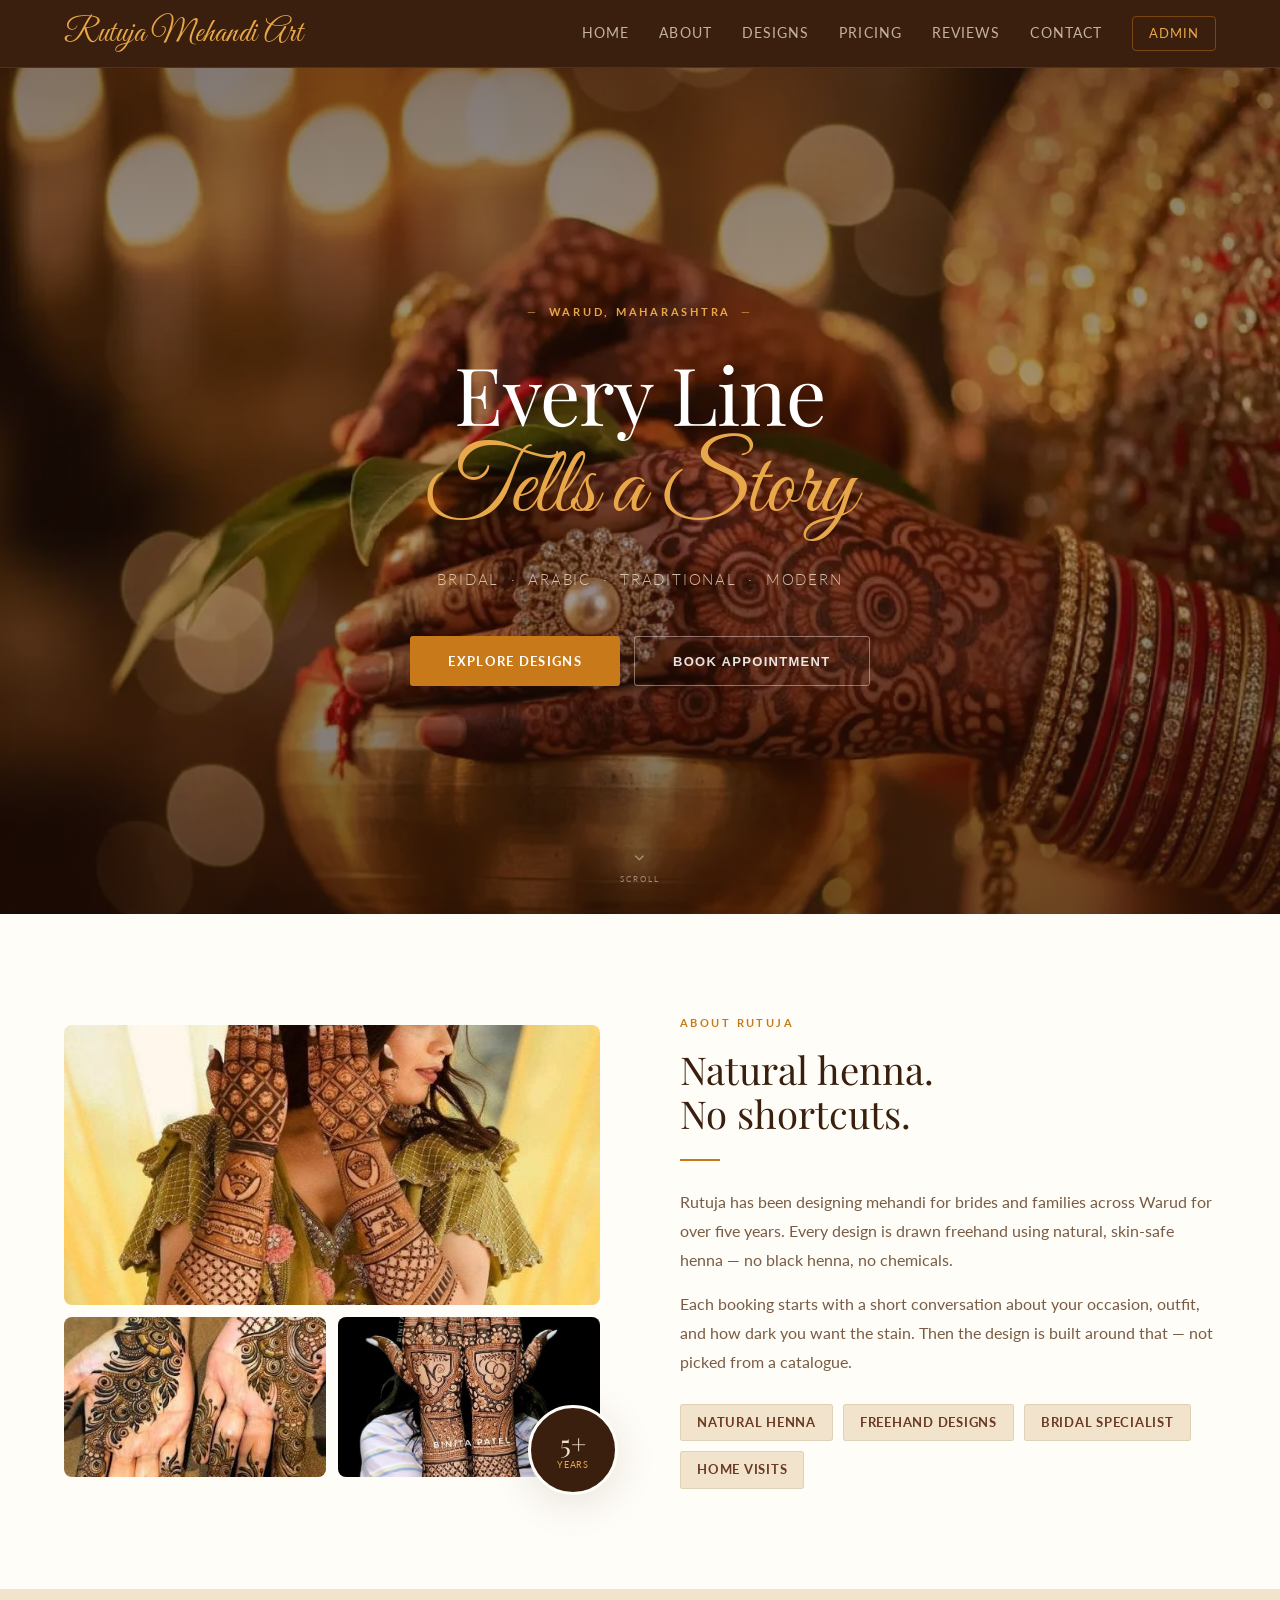
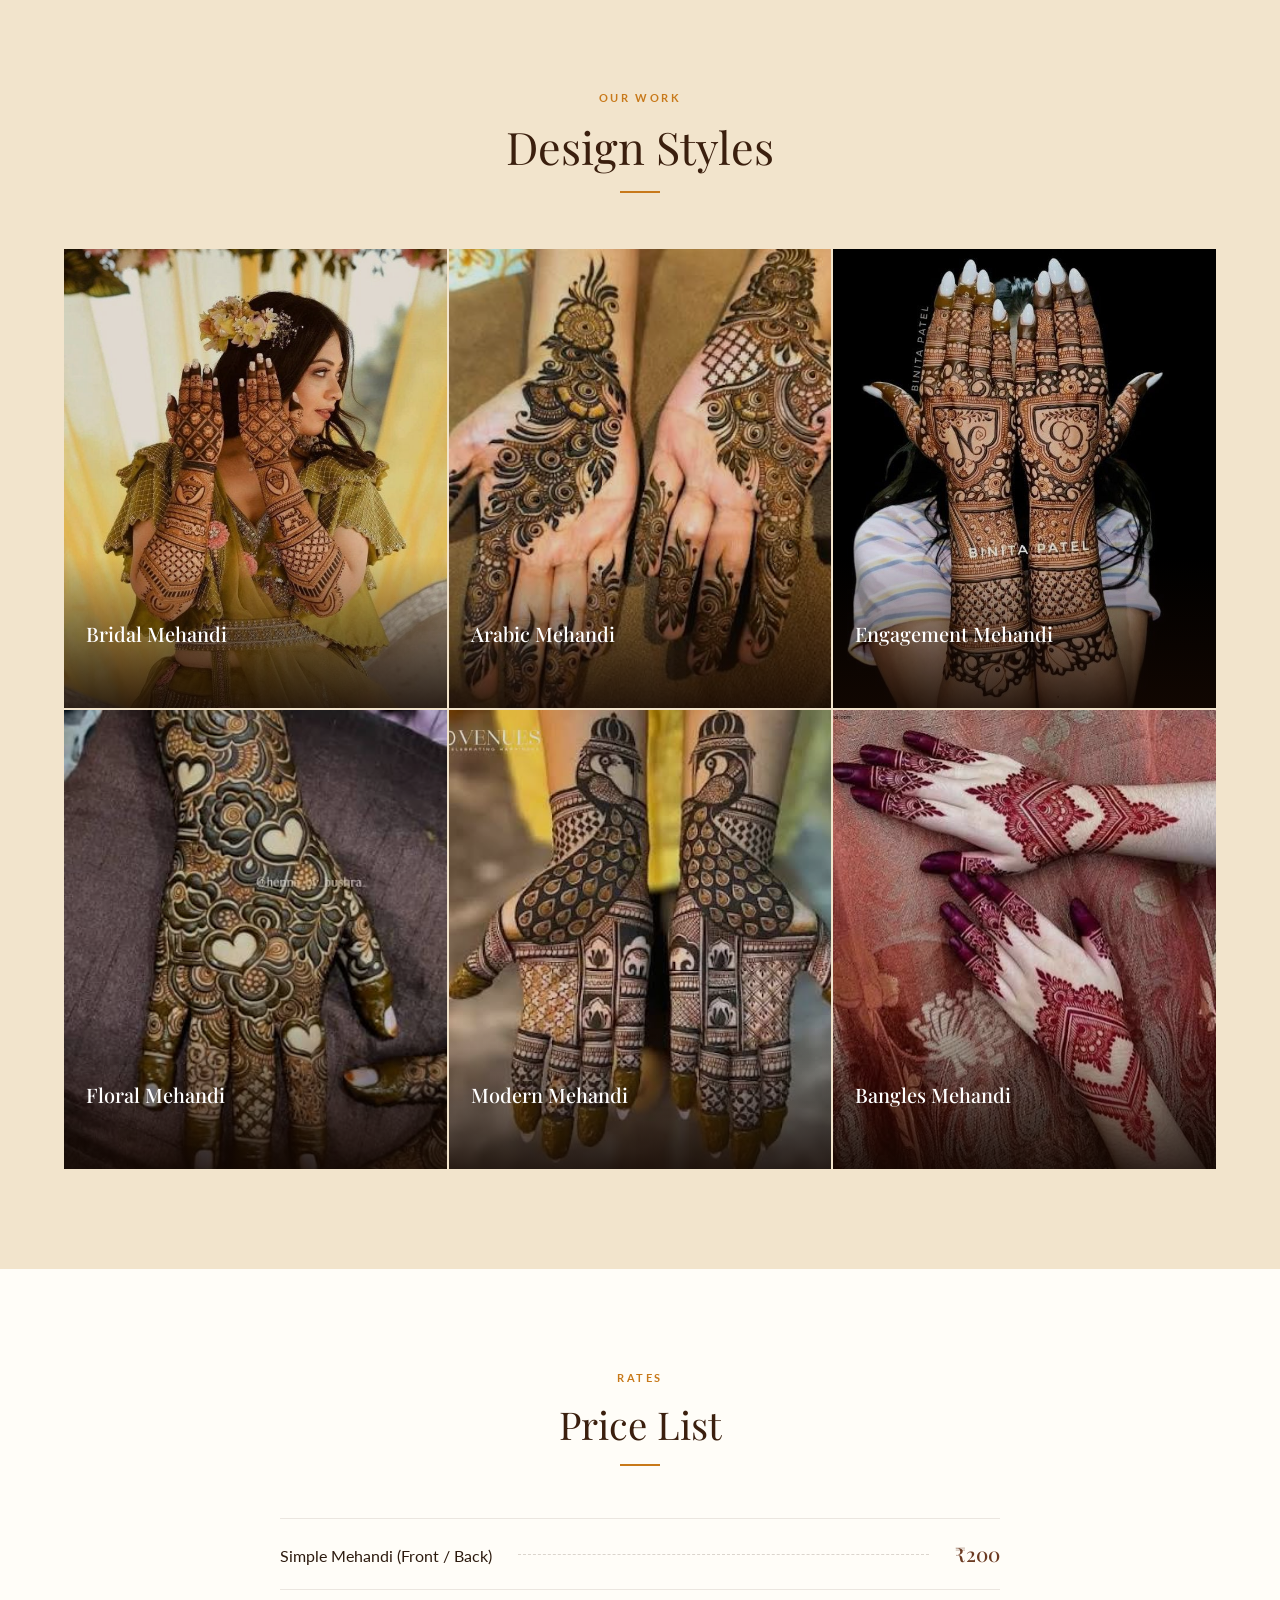
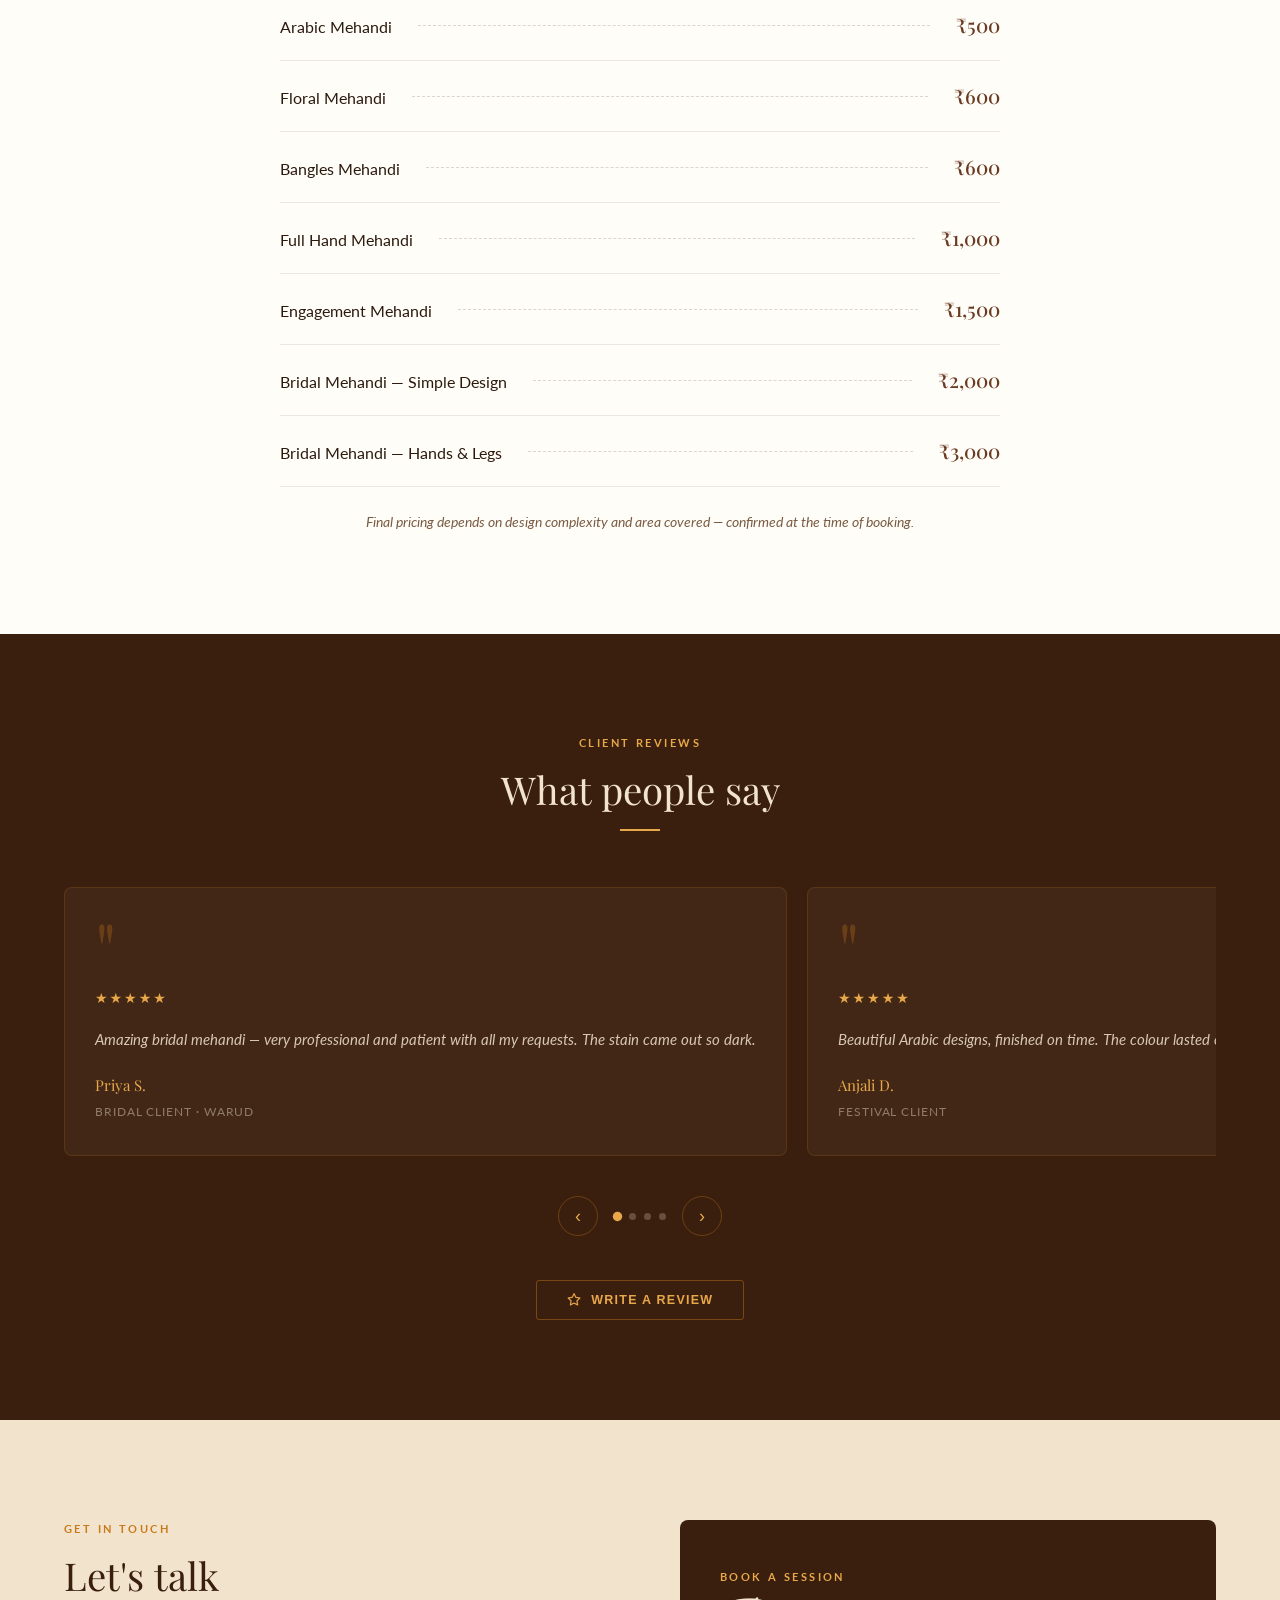
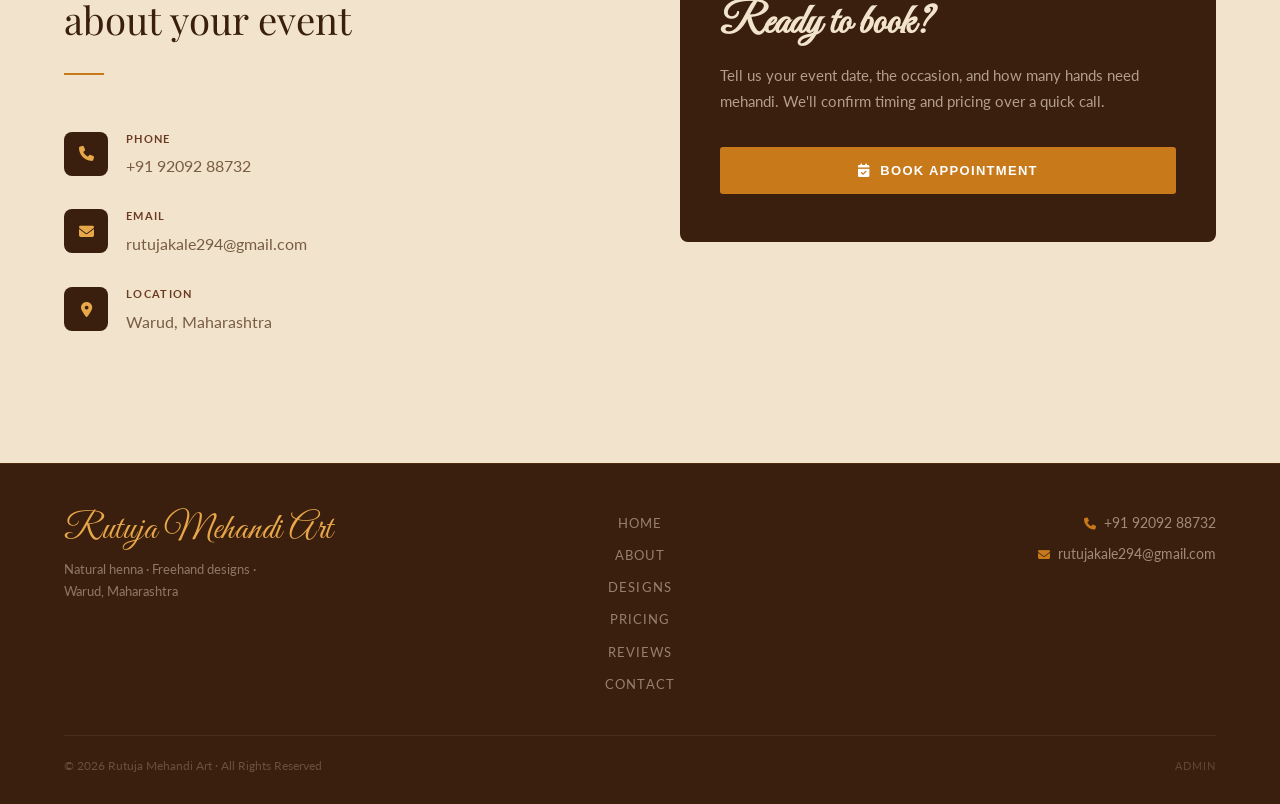
==== index.html @ ee19625a "Update location to Warud, switch API to localhost for local dev" ====
<!DOCTYPE html>
<html lang="en">
<head>
<meta charset="UTF-8">
<meta name="viewport" content="width=device-width, initial-scale=1.0">
<title>Rutuja Mehandi Art | Bridal &amp; Festival Henna — Warud</title>
<meta name="description" content="Bridal, Arabic, traditional and modern mehandi by Rutuja — based in Warud, Maharashtra. Book your appointment today.">
<link rel="preconnect" href="https://fonts.googleapis.com">
<link rel="stylesheet" href="https://fonts.googleapis.com/css2?family=Playfair+Display:ital,wght@0,400;0,500;0,700;1,400;1,500&family=Lato:wght@300;400;700&family=Great+Vibes&display=swap">
<link rel="stylesheet" href="https://cdnjs.cloudflare.com/ajax/libs/font-awesome/6.5.2/css/all.min.css">
<link rel="stylesheet" href="style.css">
</head>
<body>

<!-- ── HEADER ─────────────────────────────────────────────────────── -->
<header>
  <a href="#home" class="logo">Rutuja Mehandi Art</a>
  <button class="nav-toggle" id="navToggle" aria-label="Toggle menu" aria-expanded="false">
    <span></span><span></span><span></span>
  </button>
  <nav id="siteNav">
    <a href="#home">Home</a>
    <a href="#about">About</a>
    <a href="#designs">Designs</a>
    <a href="#price">Pricing</a>
    <a href="#reviews">Reviews</a>
    <a href="#contact">Contact</a>
    <a href="admin.html" class="nav-admin-link">Admin</a>
  </nav>
</header>

<!-- ── HERO ───────────────────────────────────────────────────────── -->
<section class="hero" id="home">
  <div class="hero-overlay"></div>
  <div class="hero-inner">
    <span class="hero-tag">Warud, Maharashtra</span>
    <h1>
      Every Line
      <span class="cursive">Tells a Story</span>
    </h1>
    <p class="hero-sub">Bridal &nbsp;·&nbsp; Arabic &nbsp;·&nbsp; Traditional &nbsp;·&nbsp; Modern</p>
    <div class="hero-ctas">
      <a href="#designs" class="btn-primary">Explore Designs</a>
      <button onclick="bookNow()" class="btn-ghost">Book Appointment</button>
    </div>
  </div>
  <div class="hero-scroll">
    <span><i class="fa-solid fa-chevron-down"></i></span>
    <small>Scroll</small>
  </div>
</section>

<!-- ── ABOUT ──────────────────────────────────────────────────────── -->
<section class="about" id="about">

  <div class="about-imgs">
    <img src="images/img(4).jpg"  alt="Bridal mehandi close-up" class="img-main">
    <img src="images/1.7.jpg"     alt="Arabic mehandi detail"   class="img-sm">
    <img src="images/img13.jpg"   alt="Engagement mehandi"      class="img-sm">
    <div class="about-badge">
      5+
      <span>Years</span>
    </div>
  </div>

  <div class="about-copy">
    <span class="sec-label">About Rutuja</span>
    <h2 class="sec-title">Natural henna.<br>No shortcuts.</h2>
    <hr class="rule">
    <br>
    <p>
      Rutuja has been designing mehandi for brides and families across Warud for
      over five years. Every design is drawn freehand using natural, skin-safe henna —
      no black henna, no chemicals.
    </p>
    <p>
      Each booking starts with a short conversation about your occasion, outfit, and
      how dark you want the stain. Then the design is built around that — not picked
      from a catalogue.
    </p>
    <div class="about-pills">
      <span>Natural Henna</span>
      <span>Freehand Designs</span>
      <span>Bridal Specialist</span>
      <span>Home Visits</span>
    </div>
  </div>

</section>

<!-- ── DESIGNS ────────────────────────────────────────────────────── -->
<section class="designs" id="designs">

  <div class="head">
    <span class="sec-label">Our Work</span>
    <h2 class="sec-title">Design Styles</h2>
    <hr class="rule centered">
  </div>

  <div class="cards">

    <div class="card reveal">
      <img src="images/img(4).jpg" alt="Bridal mehandi design" loading="lazy">
      <div class="card-label">
        <h3>Bridal Mehandi</h3>
        <p>Heavy, detailed coverage for the full wedding day.</p>
        <a href="bridal.html" class="view-link">View Gallery →</a>
      </div>
    </div>

    <div class="card reveal">
      <img src="images/1.7.jpg" alt="Arabic mehandi design" loading="lazy">
      <div class="card-label">
        <h3>Arabic Mehandi</h3>
        <p>Bold floral trails with open, breathable spacing.</p>
        <a href="arabic.html" class="view-link">View Gallery →</a>
      </div>
    </div>

    <div class="card reveal">
      <img src="images/img13.jpg" alt="Engagement mehandi design" loading="lazy">
      <div class="card-label">
        <h3>Engagement Mehandi</h3>
        <p>Fine, traditional detailing for the proposal day.</p>
        <a href="engagement.html" class="view-link">View Gallery →</a>
      </div>
    </div>

    <div class="card reveal">
      <img src="images/f1.jpg" alt="Floral mehandi design" loading="lazy">
      <div class="card-label">
        <h3>Floral Mehandi</h3>
        <p>Soft flowers and leaves for a lighter, elegant look.</p>
        <a href="floral.html" class="view-link">View Gallery →</a>
      </div>
    </div>

    <div class="card reveal">
      <img src="images/m2.jpg" alt="Modern mehandi design" loading="lazy">
      <div class="card-label">
        <h3>Modern Mehandi</h3>
        <p>Minimal, geometric patterns for everyday occasions.</p>
        <a href="modern.html" class="view-link">View Gallery →</a>
      </div>
    </div>

    <div class="card reveal">
      <img src="images/ban8.jpg" alt="Bangles mehandi design" loading="lazy">
      <div class="card-label">
        <h3>Bangles Mehandi</h3>
        <p>Simple palm and finger art for a quick, clean finish.</p>
        <a href="bangles.html" class="view-link">View Gallery →</a>
      </div>
    </div>

  </div>

</section>

<!-- ── PRICE ──────────────────────────────────────────────────────── -->
<section class="price" id="price">

  <div class="head">
    <span class="sec-label">Rates</span>
    <h2 class="sec-title">Price List</h2>
    <hr class="rule centered">
  </div>

  <div class="price-wrap">
    <div class="price-item">
      <span class="name">Simple Mehandi (Front / Back)</span>
      <span class="dots"></span>
      <span class="amount">₹200</span>
    </div>
    <div class="price-item">
      <span class="name">Arabic Mehandi</span>
      <span class="dots"></span>
      <span class="amount">₹500</span>
    </div>
    <div class="price-item">
      <span class="name">Floral Mehandi</span>
      <span class="dots"></span>
      <span class="amount">₹600</span>
    </div>
    <div class="price-item">
      <span class="name">Bangles Mehandi</span>
      <span class="dots"></span>
      <span class="amount">₹600</span>
    </div>
    <div class="price-item">
      <span class="name">Full Hand Mehandi</span>
      <span class="dots"></span>
      <span class="amount">₹1,000</span>
    </div>
    <div class="price-item">
      <span class="name">Engagement Mehandi</span>
      <span class="dots"></span>
      <span class="amount">₹1,500</span>
    </div>
    <div class="price-item">
      <span class="name">Bridal Mehandi — Simple Design</span>
      <span class="dots"></span>
      <span class="amount">₹2,000</span>
    </div>
    <div class="price-item">
      <span class="name">Bridal Mehandi — Hands &amp; Legs</span>
      <span class="dots"></span>
      <span class="amount">₹3,000</span>
    </div>
  </div>

  <p class="price-note">Final pricing depends on design complexity and area covered — confirmed at the time of booking.</p>

</section>

<!-- ── REVIEWS ────────────────────────────────────────────────────── -->
<section class="testimonial" id="reviews">

  <div class="head">
    <span class="sec-label">Client Reviews</span>
    <h2 class="sec-title">What people say</h2>
    <hr class="rule centered">
  </div>

  <div class="reviews-slider">
    <div class="reviews-track" id="reviewsTrack">

      <div class="review">
        <span class="open-quote">"</span>
        <div class="stars">★★★★★</div>
        <p>Amazing bridal mehandi — very professional and patient with all my requests. The stain came out so dark.</p>
        <div class="who">
          Priya S.
          <small>Bridal Client · Warud</small>
        </div>
      </div>

      <div class="review">
        <span class="open-quote">"</span>
        <div class="stars">★★★★★</div>
        <p>Beautiful Arabic designs, finished on time. The colour lasted over two weeks. Highly recommended.</p>
        <div class="who">
          Anjali D.
          <small>Festival Client</small>
        </div>
      </div>

      <div class="review">
        <span class="open-quote">"</span>
        <div class="stars">★★★★★</div>
        <p>Best mehandi artist in Warud. The engagement design was exactly what I wanted — very talented.</p>
        <div class="who">
          Sneha P.
          <small>Engagement Client</small>
        </div>
      </div>

      <div class="review">
        <span class="open-quote">"</span>
        <div class="stars">★★★★★</div>
        <p>Natural henna, beautiful work, very gentle hands. All my family members loved it. Will book again.</p>
        <div class="who">
          Kavya R.
          <small>Festival Client</small>
        </div>
      </div>

    </div>
  </div>

  <div class="slider-controls">
    <button class="slider-btn" onclick="slideReviews(-1)" aria-label="Previous">&#8249;</button>
    <div class="slider-dots" id="sliderDots"></div>
    <button class="slider-btn" onclick="slideReviews(1)"  aria-label="Next">&#8250;</button>
  </div>

  <div class="review-cta-wrap">
    <button onclick="openReviewModal()" class="review-cta-btn">
      <i class="fa-regular fa-star"></i>&nbsp; Write a Review
    </button>
  </div>

</section>

<!-- ── CONTACT ────────────────────────────────────────────────────── -->
<section class="contact" id="contact">

  <div class="contact-left">
    <span class="sec-label">Get in Touch</span>
    <h2 class="sec-title">Let's talk<br>about your event</h2>
    <hr class="rule">
    <br><br>

    <div class="contact-item">
      <div class="icon"><i class="fa-solid fa-phone"></i></div>
      <div>
        <strong>Phone</strong>
        <a href="tel:+919209288732">+91 92092 88732</a>
      </div>
    </div>

    <div class="contact-item">
      <div class="icon"><i class="fa-solid fa-envelope"></i></div>
      <div>
        <strong>Email</strong>
        <a href="mailto:rutujakale294@gmail.com">rutujakale294@gmail.com</a>
      </div>
    </div>

    <div class="contact-item">
      <div class="icon"><i class="fa-solid fa-location-dot"></i></div>
      <div>
        <strong>Location</strong>
        <a href="https://maps.google.com/?q=Warud,Maharashtra" target="_blank" rel="noopener">
          Warud, Maharashtra
        </a>
      </div>
    </div>
  </div>

  <div class="contact-right">
    <span class="sec-label">Book a Session</span>
    <h3>Ready to book?</h3>
    <p>
      Tell us your event date, the occasion, and how many hands need mehandi.
      We'll confirm timing and pricing over a quick call.
    </p>
    <button onclick="bookNow()">
      <i class="fa-solid fa-calendar-check"></i>&nbsp; Book Appointment
    </button>
  </div>

</section>

<!-- ── FOOTER ─────────────────────────────────────────────────────── -->
<footer>
  <div class="footer-brand">
    <span class="logo">Rutuja Mehandi Art</span>
    <p>Natural henna · Freehand designs · Warud, Maharashtra</p>
  </div>

  <nav class="footer-nav">
    <a href="#home">Home</a>
    <a href="#about">About</a>
    <a href="#designs">Designs</a>
    <a href="#price">Pricing</a>
    <a href="#reviews">Reviews</a>
    <a href="#contact">Contact</a>
  </nav>

  <div class="footer-right">
    <div class="footer-contact">
      <a href="tel:+919209288732"><i class="fa-solid fa-phone"></i> +91 92092 88732</a>
      <a href="mailto:rutujakale294@gmail.com"><i class="fa-solid fa-envelope"></i> rutujakale294@gmail.com</a>
    </div>
  </div>

  <div class="footer-bottom">
    <p>© 2026 Rutuja Mehandi Art · All Rights Reserved</p>
    <a href="admin.html" class="admin-footer-link">Admin</a>
  </div>
</footer>

<!-- ── MOBILE NAV ─────────────────────────────────────────────────── -->
<script>
  const navToggle = document.getElementById('navToggle');
  const siteNav   = document.getElementById('siteNav');
  navToggle.addEventListener('click', () => {
    const isOpen = siteNav.classList.toggle('open');
    navToggle.setAttribute('aria-expanded', isOpen);
  });
  siteNav.querySelectorAll('a').forEach(link => {
    link.addEventListener('click', () => {
      siteNav.classList.remove('open');
      navToggle.setAttribute('aria-expanded', 'false');
    });
  });
</script>

<!-- ── REVIEW MODAL ───────────────────────────────────────────────── -->
<div class="booking-modal" id="reviewModal" role="dialog" aria-modal="true" aria-labelledby="reviewModalTitle">
  <div class="booking-panel">
    <button class="modal-close" onclick="closeReviewModal()" aria-label="Close">✕</button>
    <div class="modal-head">
      <span class="sec-label">Share Your Experience</span>
      <h2 id="reviewModalTitle">Write a Review</h2>
      <div class="divider"></div>
    </div>
    <form id="reviewForm" novalidate>
      <div class="form-group">
        <label for="rv_name">Your Name <span class="req">*</span></label>
        <input type="text" id="rv_name" placeholder="Your name" required>
      </div>
      <div class="form-group">
        <label>Rating <span class="req">*</span></label>
        <div class="star-picker">
          <button type="button" class="star-btn" onclick="setRating(1)">★</button>
          <button type="button" class="star-btn" onclick="setRating(2)">★</button>
          <button type="button" class="star-btn" onclick="setRating(3)">★</button>
          <button type="button" class="star-btn" onclick="setRating(4)">★</button>
          <button type="button" class="star-btn" onclick="setRating(5)">★</button>
        </div>
      </div>
      <div class="form-group">
        <label for="rv_design">Design Type <span class="optional">(optional)</span></label>
        <select id="rv_design">
          <option value="">Select design</option>
          <option>Bridal Mehandi</option>
          <option>Arabic Mehandi</option>
          <option>Engagement Mehandi</option>
          <option>Floral Mehandi</option>
          <option>Modern Mehandi</option>
          <option>Bangles Mehandi</option>
          <option>Simple Mehandi</option>
        </select>
      </div>
      <div class="form-group">
        <label for="rv_comment">Your Review <span class="req">*</span></label>
        <textarea id="rv_comment" rows="4" placeholder="Tell others about your experience..." required></textarea>
      </div>
      <p id="reviewMsg" class="form-msg" aria-live="polite"></p>
      <button type="submit" id="reviewSubmitBtn" class="submit-btn">Submit Review</button>
    </form>
  </div>
</div>

<!-- ── BOOKING MODAL ──────────────────────────────────────────────── -->
<div class="booking-modal" id="bookingModal" role="dialog" aria-modal="true" aria-labelledby="modalTitle">
  <div class="booking-panel">
    <button class="modal-close" onclick="closeModal()" aria-label="Close">✕</button>
    <div class="modal-head">
      <span class="sec-label">Schedule Your Session</span>
      <h2 id="modalTitle">Book an Appointment</h2>
      <div class="divider"></div>
    </div>
    <form id="bookingForm" novalidate>
      <div class="form-row two-col">
        <div class="form-group">
          <label for="bk_name">Full Name <span class="req">*</span></label>
          <input type="text" id="bk_name" name="name" placeholder="Your name" required autocomplete="name">
        </div>
        <div class="form-group">
          <label for="bk_phone">Phone Number <span class="req">*</span></label>
          <input type="tel" id="bk_phone" name="phone" placeholder="+91 XXXXX XXXXX" required autocomplete="tel">
        </div>
      </div>
      <div class="form-row two-col">
        <div class="form-group">
          <label for="bk_email">Email <span class="optional">(optional)</span></label>
          <input type="email" id="bk_email" name="email" placeholder="you@email.com" autocomplete="email">
        </div>
        <div class="form-group">
          <label for="bk_date">Event Date <span class="req">*</span></label>
          <input type="date" id="bk_date" name="event_date" required>
        </div>
      </div>
      <div class="form-row two-col">
        <div class="form-group">
          <label for="bk_design">Design Type <span class="req">*</span></label>
          <select id="bk_design" name="design_type" required>
            <option value="" disabled selected>Select a design</option>
            <option>Bridal Mehandi</option>
            <option>Arabic Mehandi</option>
            <option>Engagement Mehandi</option>
            <option>Floral Mehandi</option>
            <option>Modern Mehandi</option>
            <option>Bangles Mehandi</option>
            <option>Simple Mehandi</option>
          </select>
        </div>
        <div class="form-group">
          <label for="bk_hands">Number of Hands</label>
          <select id="bk_hands" name="num_hands">
            <option value="1">1 Hand</option>
            <option value="2" selected>2 Hands</option>
            <option value="3">3 Hands</option>
            <option value="4">4 Hands (2 persons)</option>
          </select>
        </div>
      </div>
      <div class="form-group">
        <label for="bk_message">Additional Notes</label>
        <textarea id="bk_message" name="message" rows="3" placeholder="Occasion, design preferences, timing..."></textarea>
      </div>
      <p id="formMsg" class="form-msg" aria-live="polite"></p>
      <button type="submit" id="submitBtn" class="submit-btn">Confirm Booking</button>
    </form>
  </div>
</div>

<script src="script.js"></script>
</body>
</html>
---- style.css ----
/* ============================================================
   RUTUJA MEHANDI ART
   ============================================================ */
@import url('https://fonts.googleapis.com/css2?family=Playfair+Display:ital,wght@0,400;0,500;0,700;1,400;1,500&family=Lato:wght@300;400;700&family=Great+Vibes&display=swap');

:root {
  --brown:       #3b1f0e;
  --brown-mid:   #6b3a22;
  --amber:       #c8791a;
  --amber-light: #e8a84a;
  --sand:        #f2e4cc;
  --sand-soft:   #faf4ea;
  --sand-pale:   #fffdf8;
  --text:        #2c1a0e;
  --text-muted:  #7a5c44;
  --border:      rgba(59,31,14,0.1);
  --shadow:      0 2px 20px rgba(59,31,14,0.08);
  --shadow-md:   0 8px 40px rgba(59,31,14,0.12);
  --shadow-lg:   0 20px 60px rgba(59,31,14,0.16);

  --serif:  'Playfair Display', Georgia, serif;
  --sans:   'Lato', system-ui, sans-serif;
  --script: 'Great Vibes', cursive;
  --r:      8px;
}

*, *::before, *::after { margin: 0; padding: 0; box-sizing: border-box; }
html { scroll-behavior: smooth; font-size: 16px; }

body {
  font-family: var(--sans);
  background: var(--sand-pale);
  color: var(--text);
  line-height: 1.7;
  overflow-x: hidden;
}

img { display: block; max-width: 100%; }
a   { color: inherit; text-decoration: none; }

/* Reveal on scroll */
.reveal {
  opacity: 0;
  transform: translateY(24px);
  transition: opacity 0.65s ease, transform 0.65s ease;
}
.reveal.visible { opacity: 1; transform: none; }

/* ============================================================
   HEADER
   ============================================================ */
header {
  position: sticky;
  top: 0;
  z-index: 200;
  height: 68px;
  background: var(--brown);
  display: flex;
  align-items: center;
  justify-content: space-between;
  padding: 0 5%;
  border-bottom: 1px solid rgba(200,121,26,0.2);
}

.logo {
  font-family: var(--script);
  font-size: 32px;
  color: var(--amber-light);
  line-height: 1;
  letter-spacing: 0.02em;
}

nav {
  display: flex;
  align-items: center;
  gap: 30px;
}

nav a {
  font-family: var(--sans);
  font-size: 13.5px;
  font-weight: 400;
  letter-spacing: 0.08em;
  text-transform: uppercase;
  color: rgba(242,228,204,0.75);
  transition: color 0.2s;
}
nav a:hover { color: var(--amber-light); }

.nav-admin-link {
  color: var(--amber-light) !important;
  border: 1px solid rgba(200,121,26,0.45);
  padding: 6px 16px !important;
  border-radius: 4px;
  font-size: 12.5px !important;
  transition: background 0.2s, border-color 0.2s !important;
}
.nav-admin-link:hover {
  background: rgba(200,121,26,0.15) !important;
  border-color: var(--amber-light) !important;
}

.nav-toggle {
  display: none;
  flex-direction: column;
  gap: 5px;
  background: none;
  border: none;
  cursor: pointer;
  padding: 6px;
}
.nav-toggle span {
  display: block;
  width: 22px;
  height: 1.5px;
  background: var(--sand);
  transition: 0.3s;
}

/* ============================================================
   HERO
   ============================================================ */
.hero {
  position: relative;
  min-height: 94vh;
  background-image: url("images/111.webp");
  background-size: cover;
  background-position: center 30%;
  display: flex;
  align-items: center;
  justify-content: center;
  overflow: hidden;
}

.hero-overlay {
  position: absolute;
  inset: 0;
  background: linear-gradient(
    to bottom,
    rgba(30,12,4,0.55) 0%,
    rgba(30,12,4,0.35) 50%,
    rgba(30,12,4,0.65) 100%
  );
}

.hero-inner {
  position: relative;
  z-index: 2;
  text-align: center;
  color: #fff;
  max-width: 780px;
  padding: 40px 24px;
}

.hero-tag {
  display: inline-block;
  font-size: 11px;
  letter-spacing: 0.25em;
  text-transform: uppercase;
  color: var(--amber-light);
  margin-bottom: 28px;
  font-family: var(--sans);
  font-weight: 700;
}
.hero-tag::before,
.hero-tag::after {
  content: "—";
  margin: 0 10px;
  opacity: 0.6;
}

.hero-inner h1 {
  font-family: var(--serif);
  font-weight: 400;
  font-size: clamp(44px, 6.5vw, 80px);
  line-height: 1.08;
  margin-bottom: 6px;
  letter-spacing: -0.01em;
}

.hero-inner h1 .cursive {
  font-family: var(--script);
  font-size: 1.18em;
  color: var(--amber-light);
  display: block;
  line-height: 1.15;
}

.hero-sub {
  font-size: 15px;
  font-weight: 300;
  letter-spacing: 0.12em;
  color: rgba(242,228,204,0.8);
  margin: 22px 0 44px;
  text-transform: uppercase;
}

.hero-ctas {
  display: flex;
  gap: 14px;
  justify-content: center;
  flex-wrap: wrap;
}

.btn-primary {
  background: var(--amber);
  color: #fff;
  padding: 14px 38px;
  border-radius: 3px;
  font-size: 13px;
  font-weight: 700;
  letter-spacing: 0.1em;
  text-transform: uppercase;
  border: none;
  cursor: pointer;
  display: inline-block;
  transition: background 0.25s, transform 0.25s;
}
.btn-primary:hover {
  background: #a86415;
  transform: translateY(-2px);
  color: #fff;
}

.btn-ghost {
  background: transparent;
  color: rgba(255,255,255,0.88);
  padding: 13px 38px;
  border-radius: 3px;
  font-size: 13px;
  font-weight: 700;
  letter-spacing: 0.1em;
  text-transform: uppercase;
  border: 1px solid rgba(255,255,255,0.4);
  cursor: pointer;
  display: inline-block;
  transition: border-color 0.25s, color 0.25s;
}
.btn-ghost:hover {
  border-color: var(--amber-light);
  color: var(--amber-light);
}

.hero-scroll {
  position: absolute;
  bottom: 28px;
  left: 50%;
  transform: translateX(-50%);
  z-index: 2;
  display: flex;
  flex-direction: column;
  align-items: center;
  gap: 6px;
  color: rgba(255,255,255,0.45);
  font-size: 10px;
  letter-spacing: 0.2em;
  text-transform: uppercase;
}
.hero-scroll span { animation: bounce 2.2s ease-in-out infinite; }
@keyframes bounce { 0%,100%{transform:translateY(0)} 50%{transform:translateY(7px)} }

/* ============================================================
   SECTION UTILITY
   ============================================================ */
.sec-label {
  font-family: var(--sans);
  font-size: 11px;
  font-weight: 700;
  letter-spacing: 0.22em;
  text-transform: uppercase;
  color: var(--amber);
  display: block;
  margin-bottom: 14px;
}

.sec-title {
  font-family: var(--serif);
  font-weight: 400;
  color: var(--brown);
  line-height: 1.15;
}

.rule {
  width: 40px;
  height: 2px;
  background: var(--amber);
  margin: 18px 0 0;
  border: none;
}
.rule.centered { margin-left: auto; margin-right: auto; }

/* ============================================================
   ABOUT
   ============================================================ */
.about {
  padding: 100px 5%;
  display: grid;
  grid-template-columns: 1fr 1fr;
  gap: 80px;
  align-items: center;
  background: var(--sand-pale);
}

.about-imgs {
  display: grid;
  grid-template-columns: 1fr 1fr;
  grid-template-rows: auto auto;
  gap: 12px;
  position: relative;
}

.about-imgs img {
  width: 100%;
  height: 100%;
  object-fit: cover;
  border-radius: var(--r);
  display: block;
}

.about-imgs .img-main {
  grid-column: 1 / 3;
  height: 280px;
}

.about-imgs .img-sm {
  height: 160px;
}

.about-badge {
  position: absolute;
  bottom: -18px;
  right: -18px;
  background: var(--brown);
  color: var(--sand);
  width: 90px;
  height: 90px;
  border-radius: 50%;
  display: flex;
  flex-direction: column;
  align-items: center;
  justify-content: center;
  text-align: center;
  font-family: var(--serif);
  font-size: 26px;
  line-height: 1;
  border: 3px solid var(--sand-pale);
  box-shadow: var(--shadow-md);
}
.about-badge span {
  font-family: var(--sans);
  font-size: 9px;
  letter-spacing: 0.1em;
  text-transform: uppercase;
  color: var(--amber-light);
  margin-top: 3px;
}

.about-copy .sec-title { font-size: clamp(28px,3vw,40px); margin-bottom: 24px; }

.about-copy p {
  font-size: 15.5px;
  color: var(--text-muted);
  line-height: 1.85;
  margin-bottom: 16px;
}

.about-pills {
  display: flex;
  flex-wrap: wrap;
  gap: 10px;
  margin-top: 28px;
}
.about-pills span {
  background: var(--sand);
  color: var(--brown-mid);
  font-size: 12.5px;
  font-weight: 700;
  letter-spacing: 0.06em;
  text-transform: uppercase;
  padding: 7px 16px;
  border-radius: 3px;
  border: 1px solid var(--border);
}

/* ============================================================
   DESIGNS
   ============================================================ */
.designs {
  padding: 100px 5%;
  background: var(--sand);
}

.designs .head {
  text-align: center;
  margin-bottom: 56px;
}
.designs .head .sec-title { font-size: clamp(32px,3.5vw,46px); }

.cards {
  display: grid;
  grid-template-columns: repeat(3, 1fr);
  gap: 2px;
}

.card {
  position: relative;
  overflow: hidden;
  background: var(--brown);
  cursor: pointer;
}

.card::after {
  content: "";
  display: block;
  padding-top: 120%;
}

.card img {
  position: absolute;
  inset: 0;
  width: 100%;
  height: 100%;
  object-fit: cover;
  transition: transform 0.6s ease, filter 0.5s ease;
  filter: brightness(0.88);
}

.card:hover img {
  transform: scale(1.06);
  filter: brightness(0.65);
}

.card-label {
  position: absolute;
  bottom: 0;
  left: 0;
  right: 0;
  padding: 60px 22px 22px;
  background: linear-gradient(to top, rgba(20,8,2,0.85), transparent);
  z-index: 2;
  transition: padding 0.3s ease;
}

.card-label h3 {
  font-family: var(--serif);
  font-size: 20px;
  font-weight: 500;
  color: #fff;
  margin-bottom: 4px;
}

.card-label p {
  font-size: 13px;
  color: rgba(242,228,204,0.7);
  line-height: 1.5;
  opacity: 0;
  transform: translateY(6px);
  transition: opacity 0.3s ease, transform 0.3s ease;
  max-height: 0;
  overflow: hidden;
}

.card-label .view-link {
  display: inline-block;
  margin-top: 10px;
  font-size: 11.5px;
  font-weight: 700;
  letter-spacing: 0.12em;
  text-transform: uppercase;
  color: var(--amber-light);
  opacity: 0;
  transform: translateY(6px);
  transition: opacity 0.3s ease 0.05s, transform 0.3s ease 0.05s;
}

.card:hover .card-label p,
.card:hover .card-label .view-link {
  opacity: 1;
  transform: none;
  max-height: 80px;
}

/* ============================================================
   PRICE
   ============================================================ */
.price {
  padding: 100px 5%;
  background: var(--sand-pale);
}

.price .head {
  text-align: center;
  margin-bottom: 52px;
}
.price .head .sec-title { font-size: clamp(30px,3vw,44px); }

.price-wrap {
  max-width: 720px;
  margin: 0 auto;
}

.price-item {
  display: flex;
  justify-content: space-between;
  align-items: baseline;
  padding: 18px 0;
  border-bottom: 1px solid var(--border);
  gap: 16px;
}
.price-item:first-child { border-top: 1px solid var(--border); }

.price-item .name {
  font-size: 15.5px;
  color: var(--text);
  font-weight: 400;
}

.price-item .dots {
  flex: 1;
  height: 1px;
  border-bottom: 1px dashed rgba(59,31,14,0.18);
  margin: 0 10px;
  align-self: center;
}

.price-item .amount {
  font-family: var(--serif);
  font-size: 20px;
  font-weight: 500;
  color: var(--brown-mid);
  white-space: nowrap;
}

.price-note {
  margin-top: 24px;
  font-size: 13.5px;
  color: var(--text-muted);
  font-style: italic;
  text-align: center;
}

/* ============================================================
   REVIEWS
   ============================================================ */
.testimonial {
  padding: 100px 5%;
  background: var(--brown);
  color: var(--sand);
  overflow: hidden;
  position: relative;
}

.testimonial .head {
  text-align: center;
  margin-bottom: 56px;
}
.testimonial .head .sec-label { color: var(--amber-light); }
.testimonial .head .sec-title { color: var(--sand); font-size: clamp(30px,3vw,44px); }
.testimonial .rule { background: var(--amber-light); }

.reviews-slider { position: relative; overflow: hidden; }

.reviews-track {
  display: flex;
  gap: 20px;
  transition: transform 0.55s cubic-bezier(0.4,0,0.2,1);
}

.review {
  min-width: 340px;
  flex-shrink: 0;
  background: rgba(255,255,255,0.04);
  border: 1px solid rgba(200,121,26,0.18);
  border-radius: var(--r);
  padding: 34px 30px;
  position: relative;
}

.review .open-quote {
  font-family: var(--serif);
  font-size: 72px;
  color: var(--amber);
  opacity: 0.3;
  line-height: 0.7;
  display: block;
  margin-bottom: 14px;
}

.review .stars {
  color: var(--amber-light);
  font-size: 14px;
  letter-spacing: 2px;
  margin-bottom: 16px;
}

.review p {
  font-size: 15px;
  line-height: 1.8;
  color: rgba(242,228,204,0.85);
  margin-bottom: 20px;
  font-style: italic;
}

.review .who {
  font-family: var(--serif);
  font-size: 15px;
  color: var(--amber-light);
}
.review .who small {
  display: block;
  font-family: var(--sans);
  font-size: 11.5px;
  letter-spacing: 0.08em;
  text-transform: uppercase;
  color: rgba(242,228,204,0.45);
  margin-top: 3px;
}

.slider-controls {
  display: flex;
  justify-content: center;
  align-items: center;
  gap: 16px;
  margin-top: 40px;
}

.slider-btn {
  width: 40px;
  height: 40px;
  border-radius: 50%;
  border: 1px solid rgba(200,121,26,0.35);
  background: transparent;
  color: var(--amber-light);
  font-size: 18px;
  cursor: pointer;
  transition: background 0.2s, border-color 0.2s;
  display: flex;
  align-items: center;
  justify-content: center;
}
.slider-btn:hover { background: var(--amber); border-color: var(--amber); color: #fff; }

.slider-dots {
  display: flex;
  gap: 8px;
  align-items: center;
}
.dot-indicator {
  width: 7px;
  height: 7px;
  border-radius: 50%;
  border: none;
  background: rgba(242,228,204,0.25);
  cursor: pointer;
  padding: 0;
  transition: background 0.2s, transform 0.2s;
}
.dot-indicator.active { background: var(--amber-light); transform: scale(1.35); }

.review-cta-wrap { text-align: center; margin-top: 44px; }
.review-cta-btn {
  background: transparent;
  border: 1px solid rgba(200,121,26,0.45);
  color: var(--amber-light);
  padding: 12px 30px;
  border-radius: 3px;
  font-size: 12.5px;
  font-weight: 700;
  letter-spacing: 0.1em;
  text-transform: uppercase;
  cursor: pointer;
  transition: background 0.2s, border-color 0.2s;
}
.review-cta-btn:hover { background: var(--amber); border-color: var(--amber); color: #fff; }

/* ============================================================
   CONTACT
   ============================================================ */
.contact {
  padding: 100px 5%;
  background: var(--sand);
  display: grid;
  grid-template-columns: 1fr 1fr;
  gap: 80px;
  align-items: start;
}

.contact-left .sec-title { font-size: clamp(28px,3vw,40px); margin-bottom: 32px; }

.contact-item {
  display: flex;
  align-items: flex-start;
  gap: 18px;
  margin-bottom: 28px;
}

.contact-item .icon {
  width: 44px;
  height: 44px;
  flex-shrink: 0;
  background: var(--brown);
  border-radius: var(--r);
  display: flex;
  align-items: center;
  justify-content: center;
  color: var(--amber-light);
  font-size: 15px;
  margin-top: 2px;
}

.contact-item a,
.contact-item span {
  font-size: 15.5px;
  color: var(--text-muted);
  transition: color 0.2s;
  line-height: 1.5;
}
.contact-item a:hover { color: var(--amber); }

.contact-item strong {
  display: block;
  font-size: 11px;
  font-weight: 700;
  letter-spacing: 0.12em;
  text-transform: uppercase;
  color: var(--brown-mid);
  margin-bottom: 4px;
}

.contact-right {
  background: var(--brown);
  border-radius: var(--r);
  padding: 48px 40px;
  color: var(--sand);
}

.contact-right .sec-label { color: var(--amber-light); }
.contact-right h3 {
  font-family: var(--script);
  font-size: 42px;
  color: var(--sand);
  line-height: 1.1;
  margin: 6px 0 16px;
}
.contact-right p {
  font-size: 14.5px;
  color: rgba(242,228,204,0.65);
  line-height: 1.8;
  margin-bottom: 32px;
}

.contact-right button {
  width: 100%;
  background: var(--amber);
  color: #fff;
  border: none;
  padding: 16px;
  border-radius: 3px;
  font-size: 13px;
  font-weight: 700;
  letter-spacing: 0.1em;
  text-transform: uppercase;
  cursor: pointer;
  transition: background 0.25s, transform 0.25s;
}
.contact-right button:hover { background: #a86415; transform: translateY(-2px); }

/* ============================================================
   FOOTER
   ============================================================ */
footer {
  background: var(--brown);
  padding: 48px 5% 28px;
  display: grid;
  grid-template-columns: 1fr auto 1fr;
  align-items: start;
  gap: 40px;
  border-top: 1px solid rgba(200,121,26,0.15);
}

.footer-brand .logo {
  font-size: 36px;
  display: block;
  margin-bottom: 10px;
}
.footer-brand p {
  font-size: 13px;
  color: rgba(242,228,204,0.45);
  line-height: 1.7;
  max-width: 220px;
}

.footer-nav {
  display: flex;
  flex-direction: column;
  gap: 10px;
  text-align: center;
}
.footer-nav a {
  font-size: 13px;
  letter-spacing: 0.08em;
  text-transform: uppercase;
  color: rgba(242,228,204,0.5);
  transition: color 0.2s;
}
.footer-nav a:hover { color: var(--amber-light); }

.footer-right {
  text-align: right;
  display: flex;
  flex-direction: column;
  gap: 16px;
  align-items: flex-end;
}

.footer-contact a {
  display: flex;
  align-items: center;
  justify-content: flex-end;
  gap: 8px;
  font-size: 13.5px;
  color: rgba(242,228,204,0.55);
  margin-bottom: 8px;
  transition: color 0.2s;
}
.footer-contact a:hover { color: var(--amber-light); }
.footer-contact i { font-size: 12px; color: var(--amber); }

.footer-bottom {
  grid-column: 1 / 4;
  border-top: 1px solid rgba(242,228,204,0.08);
  padding-top: 20px;
  display: flex;
  justify-content: space-between;
  align-items: center;
  flex-wrap: wrap;
  gap: 10px;
}
.footer-bottom p {
  font-size: 12px;
  color: rgba(242,228,204,0.25);
}
.admin-footer-link {
  font-size: 11px;
  letter-spacing: 0.1em;
  text-transform: uppercase;
  color: rgba(242,228,204,0.2);
  transition: color 0.2s;
}
.admin-footer-link:hover { color: var(--amber); }

/* ============================================================
   MODALS (Booking + Review)
   ============================================================ */
.booking-modal {
  display: none;
  position: fixed;
  inset: 0;
  z-index: 500;
  background: rgba(15,6,2,0.82);
  backdrop-filter: blur(3px);
  align-items: center;
  justify-content: center;
  padding: 20px;
}
.booking-modal.open { display: flex; }

.booking-panel {
  background: var(--sand-pale);
  border-radius: var(--r);
  padding: 44px 40px 36px;
  width: 100%;
  max-width: 620px;
  max-height: 92vh;
  overflow-y: auto;
  position: relative;
  box-shadow: var(--shadow-lg);
  border-top: 3px solid var(--amber);
}

.modal-close {
  position: absolute;
  top: 16px;
  right: 18px;
  background: none;
  border: none;
  font-size: 20px;
  color: var(--text-muted);
  cursor: pointer;
  padding: 4px 8px;
  line-height: 1;
  border-radius: 4px;
  transition: color 0.2s, background 0.2s;
}
.modal-close:hover { color: var(--brown); background: var(--sand); }

.modal-head { text-align: center; margin-bottom: 28px; }
.modal-head h2 {
  font-family: var(--serif);
  font-size: 28px;
  font-weight: 400;
  color: var(--brown);
  margin-bottom: 4px;
}
.modal-head .sec-label { margin-bottom: 6px; }

.divider {
  width: 36px;
  height: 2px;
  background: var(--amber);
  margin: 12px auto 0;
  border: none;
}

.form-row.two-col {
  display: grid;
  grid-template-columns: 1fr 1fr;
  gap: 14px;
  margin-bottom: 0;
}

.form-group {
  display: flex;
  flex-direction: column;
  gap: 6px;
  margin-bottom: 16px;
}

.form-group label {
  font-size: 11.5px;
  font-weight: 700;
  letter-spacing: 0.08em;
  text-transform: uppercase;
  color: var(--brown-mid);
}

.req { color: var(--amber); margin-left: 2px; }
.optional { font-size: 10.5px; color: #a08060; font-weight: 400; text-transform: none; letter-spacing: 0; }

.form-group input,
.form-group select,
.form-group textarea {
  padding: 11px 14px;
  border: 1.5px solid rgba(59,31,14,0.15);
  border-radius: 4px;
  font-family: var(--sans);
  font-size: 14.5px;
  background: #fff;
  color: var(--text);
  outline: none;
  transition: border-color 0.2s, box-shadow 0.2s;
}
.form-group input:focus,
.form-group select:focus,
.form-group textarea:focus {
  border-color: var(--amber);
  box-shadow: 0 0 0 3px rgba(200,121,26,0.1);
}
.form-group textarea { resize: vertical; min-height: 84px; }

.form-msg { font-size: 13.5px; min-height: 18px; margin-bottom: 12px; text-align: center; font-weight: 600; }
.form-msg.success { color: #2a6e2a; }
.form-msg.error   { color: #b52a2a; }

.submit-btn {
  width: 100%;
  background: var(--amber);
  color: #fff;
  border: none;
  padding: 15px;
  border-radius: 3px;
  font-size: 13px;
  font-weight: 700;
  letter-spacing: 0.1em;
  text-transform: uppercase;
  cursor: pointer;
  transition: background 0.25s, transform 0.25s;
}
.submit-btn:hover { background: #a86415; transform: translateY(-2px); }
.submit-btn:disabled { opacity: 0.6; cursor: not-allowed; transform: none; }

/* Star picker */
.star-picker { display: flex; gap: 4px; }
.star-btn {
  background: none;
  border: none;
  font-size: 32px;
  color: #ddd;
  cursor: pointer;
  padding: 0;
  line-height: 1;
  transition: color 0.15s, transform 0.15s;
}
.star-btn:hover, .star-btn.active { color: var(--amber); transform: scale(1.15); }

/* ============================================================
   GALLERY PAGES
   ============================================================ */
.page-hero {
  background: var(--brown);
  padding: 70px 5% 56px;
  position: relative;
  overflow: hidden;
}

.page-hero::before {
  content: "";
  position: absolute;
  inset: 0;
  background-image:
    repeating-linear-gradient(
      45deg,
      transparent,
      transparent 20px,
      rgba(200,121,26,0.03) 20px,
      rgba(200,121,26,0.03) 21px
    );
}

.breadcrumb {
  display: inline-flex;
  align-items: center;
  gap: 7px;
  font-size: 12.5px;
  letter-spacing: 0.06em;
  color: rgba(242,228,204,0.45);
  margin-bottom: 20px;
  transition: color 0.2s;
}
.breadcrumb:hover { color: var(--amber-light); }
.breadcrumb i { font-size: 11px; }

.page-hero .sec-label { color: var(--amber-light); }
.page-hero h1 {
  font-family: var(--serif);
  font-weight: 400;
  font-size: clamp(32px, 5vw, 54px);
  color: var(--sand);
  margin-bottom: 12px;
}
.page-hero p {
  font-size: 15px;
  color: rgba(242,228,204,0.6);
  max-width: 500px;
  line-height: 1.75;
}

.gallery-section {
  padding: 64px 5% 100px;
  background: var(--sand-pale);
}

.gallery {
  display: grid;
  grid-template-columns: repeat(auto-fill, minmax(250px, 1fr));
  gap: 16px;
}

.gallery figure {
  margin: 0;
  overflow: hidden;
  border-radius: var(--r);
  background: var(--sand);
  cursor: zoom-in;
  box-shadow: var(--shadow);
}

.gallery img {
  width: 100%;
  aspect-ratio: 4 / 5;
  object-fit: cover;
  transition: transform 0.5s ease;
  display: block;
}
.gallery figure:hover img { transform: scale(1.05); }

/* Lightbox */
.lightbox {
  position: fixed;
  inset: 0;
  background: rgba(10,4,1,0.93);
  display: none;
  align-items: center;
  justify-content: center;
  z-index: 1000;
  padding: 5vh 5vw;
  backdrop-filter: blur(6px);
}
.lightbox.open { display: flex; }

.lightbox img {
  max-width: 90vw;
  max-height: 86vh;
  border-radius: var(--r);
  box-shadow: 0 20px 60px rgba(0,0,0,0.6);
}

.lightbox-close {
  position: absolute;
  top: 20px;
  right: 26px;
  background: rgba(255,255,255,0.08);
  border: 1px solid rgba(255,255,255,0.15);
  border-radius: 50%;
  width: 42px;
  height: 42px;
  color: var(--sand);
  font-size: 18px;
  cursor: pointer;
  transition: background 0.2s;
  display: flex;
  align-items: center;
  justify-content: center;
}
.lightbox-close:hover { background: var(--amber); border-color: var(--amber); }

/* ============================================================
   ACCESSIBILITY
   ============================================================ */
a:focus-visible, button:focus-visible {
  outline: 2px solid var(--amber);
  outline-offset: 3px;
}

@media (prefers-reduced-motion: reduce) {
  .reveal { transition: none; opacity: 1; transform: none; }
  html { scroll-behavior: auto; }
  .card img { transition: none; }
}

/* ============================================================
   RESPONSIVE
   ============================================================ */
@media (max-width: 960px) {
  .cards { grid-template-columns: repeat(2, 1fr); }
  .about, .contact { grid-template-columns: 1fr; gap: 48px; }
  .about-imgs .img-main { height: 220px; }
  .about-imgs .img-sm { height: 130px; }
  footer {
    grid-template-columns: 1fr 1fr;
    grid-template-rows: auto auto;
  }
  .footer-bottom { grid-column: 1 / 3; }
  .footer-brand { grid-column: 1 / 3; }
}

@media (max-width: 720px) {
  .nav-toggle { display: flex; }
  nav {
    position: absolute;
    top: 100%;
    left: 0; right: 0;
    background: var(--brown);
    flex-direction: column;
    align-items: flex-start;
    padding: 0 5%;
    max-height: 0;
    overflow: hidden;
    gap: 0;
    transition: max-height 0.4s ease;
    border-top: 1px solid rgba(200,121,26,0.15);
  }
  nav.open { max-height: 380px; padding: 14px 5% 22px; }
  nav a { padding: 10px 0; width: 100%; }

  .hero { min-height: 85vh; }
  .cards { grid-template-columns: repeat(2, 1fr); }
  footer { grid-template-columns: 1fr; }
  .footer-bottom { grid-column: 1; }
  .footer-brand { grid-column: 1; }
  .footer-right { text-align: left; align-items: flex-start; }
  .footer-contact a { justify-content: flex-start; }

  .booking-panel { padding: 34px 20px 28px; }
  .form-row.two-col { grid-template-columns: 1fr; }

  .price-item .name { font-size: 14px; }
  .price-item .amount { font-size: 17px; }
}

@media (max-width: 480px) {
  .cards { grid-template-columns: 1fr; }
  .review { min-width: 280px; }
  .about-imgs .img-main { height: 180px; }
}
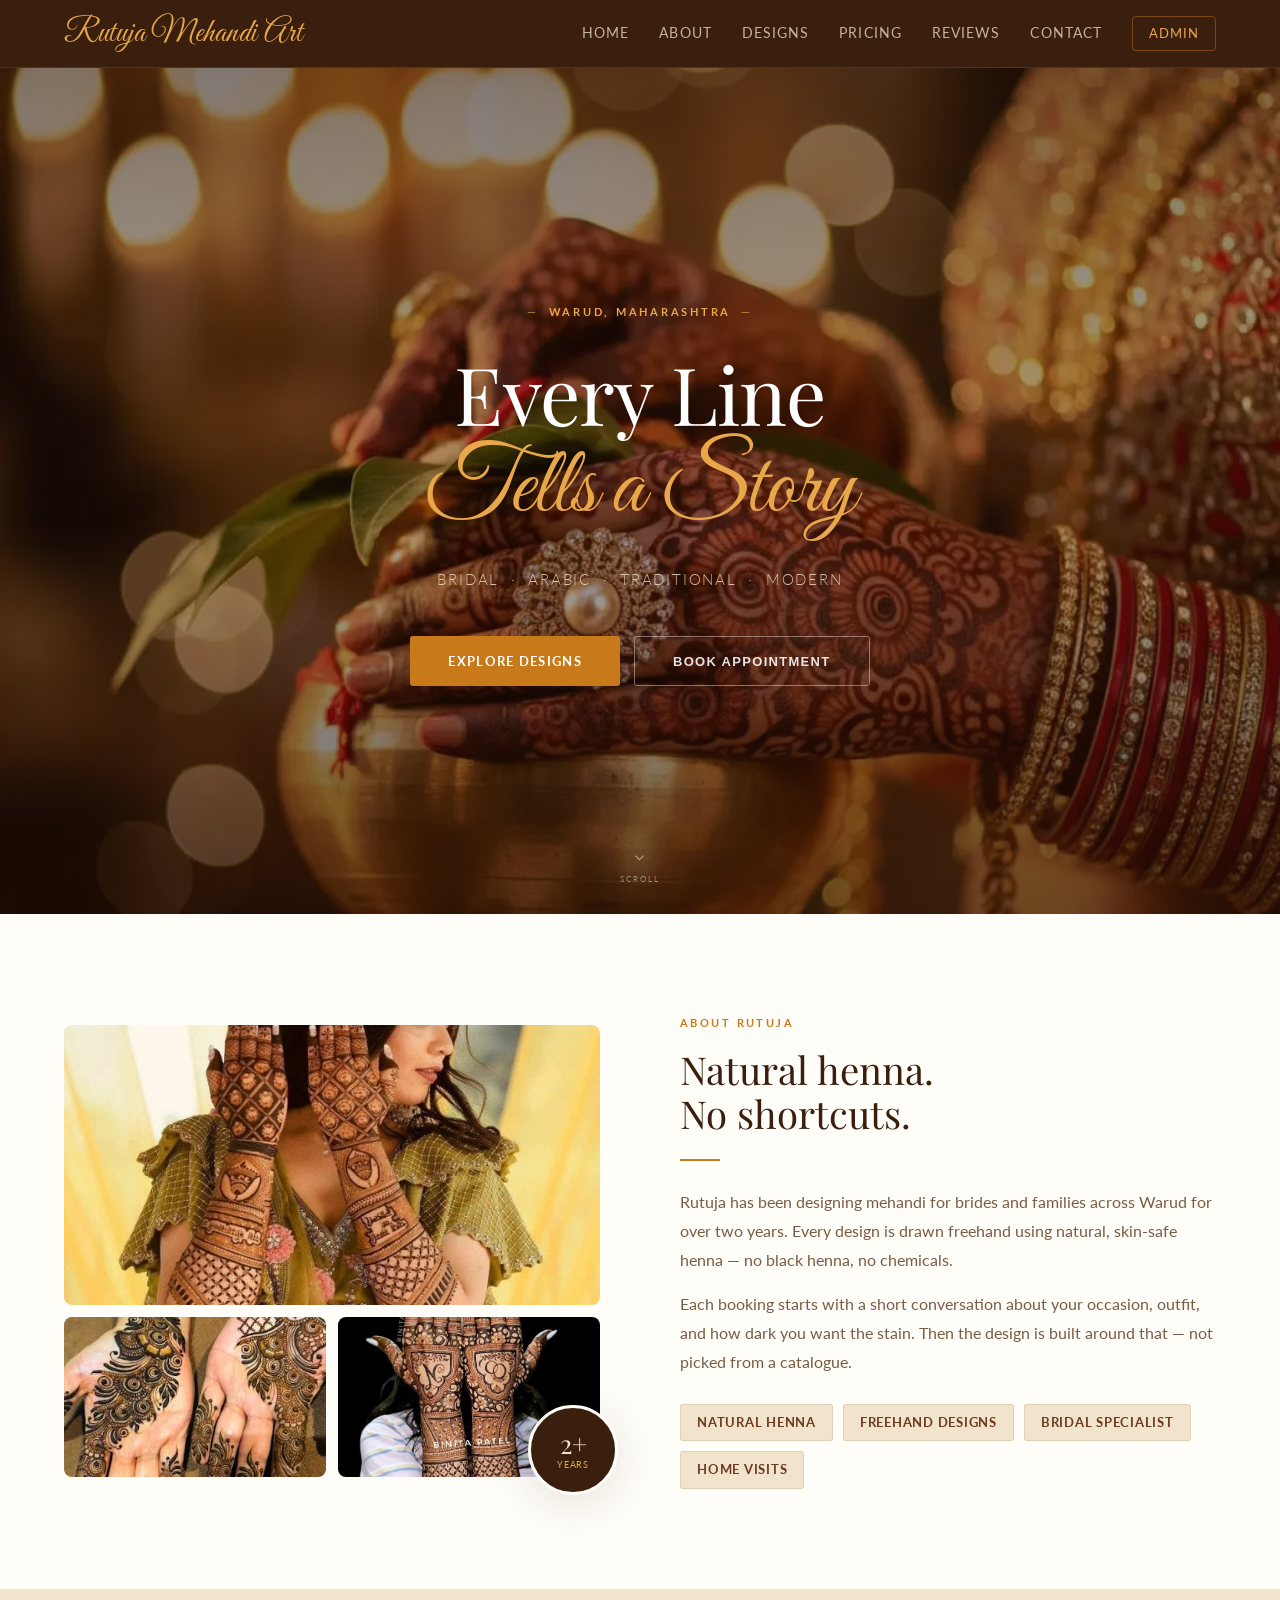
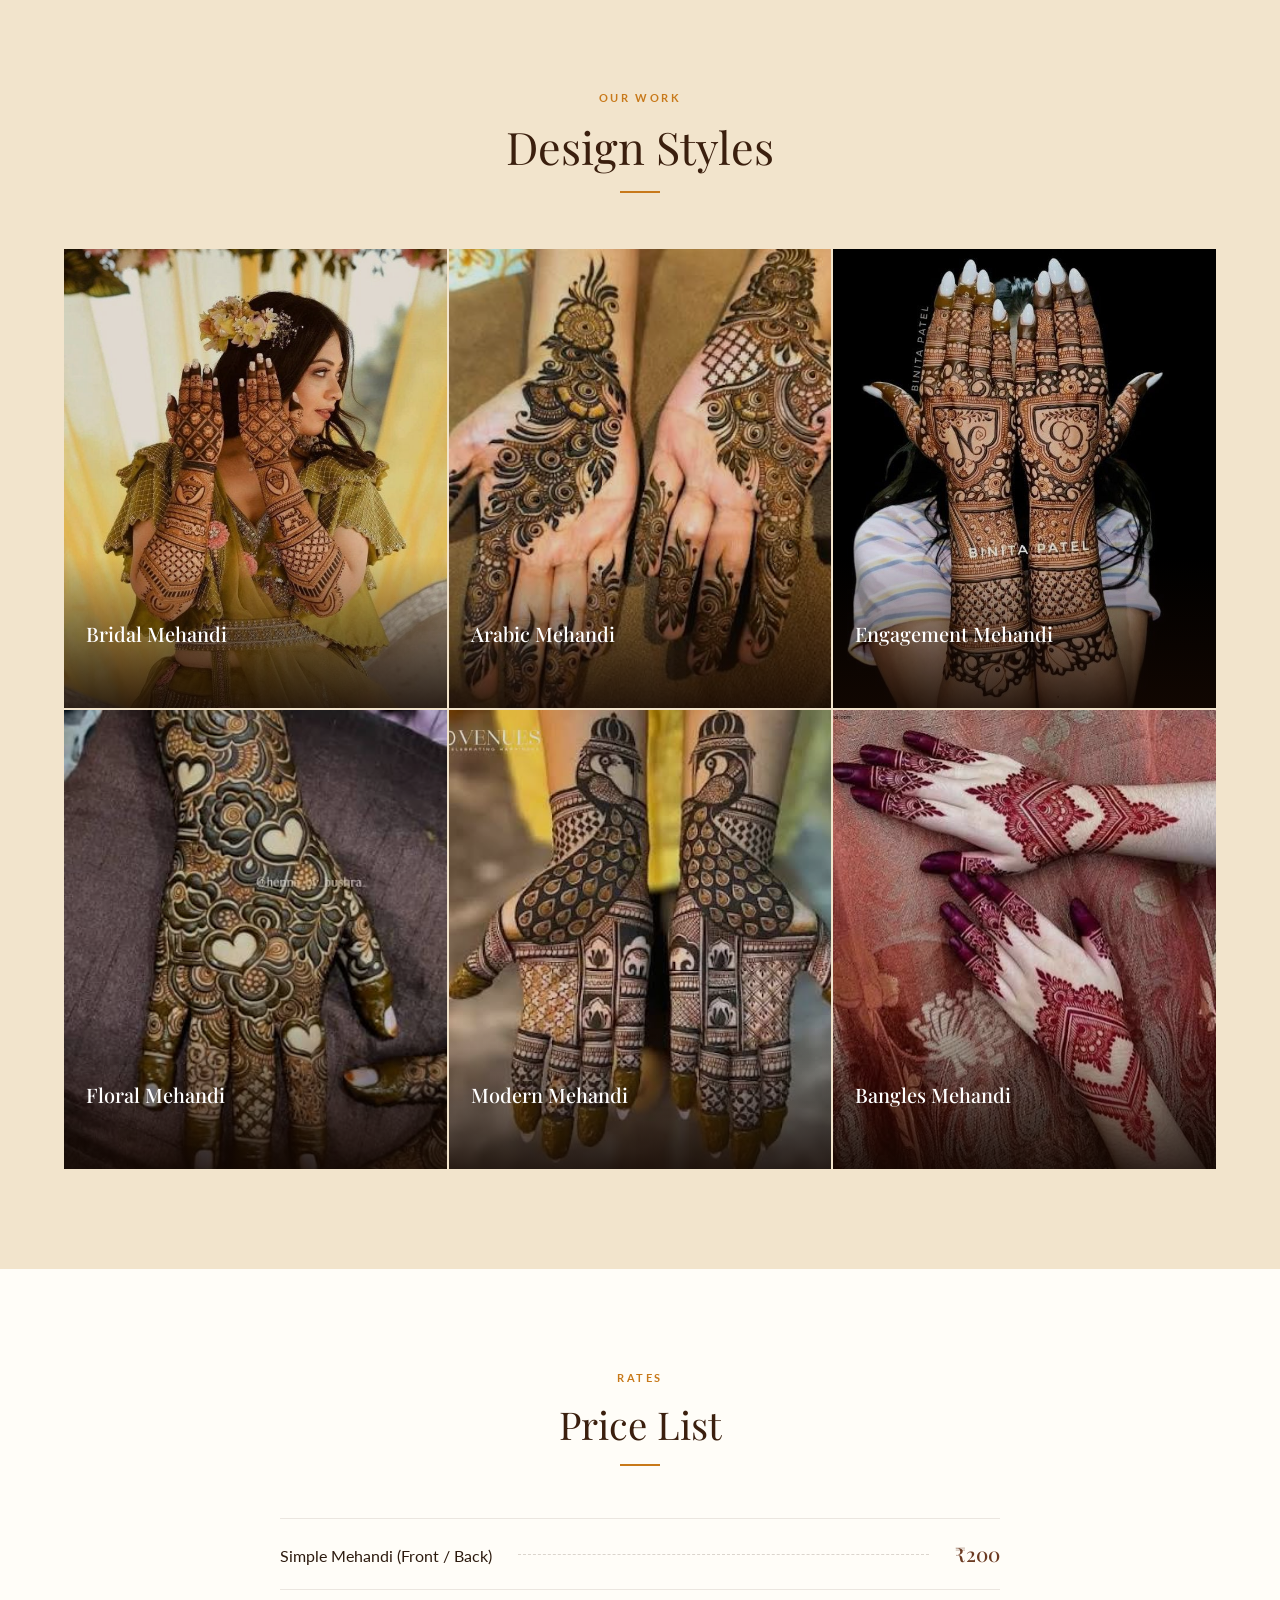
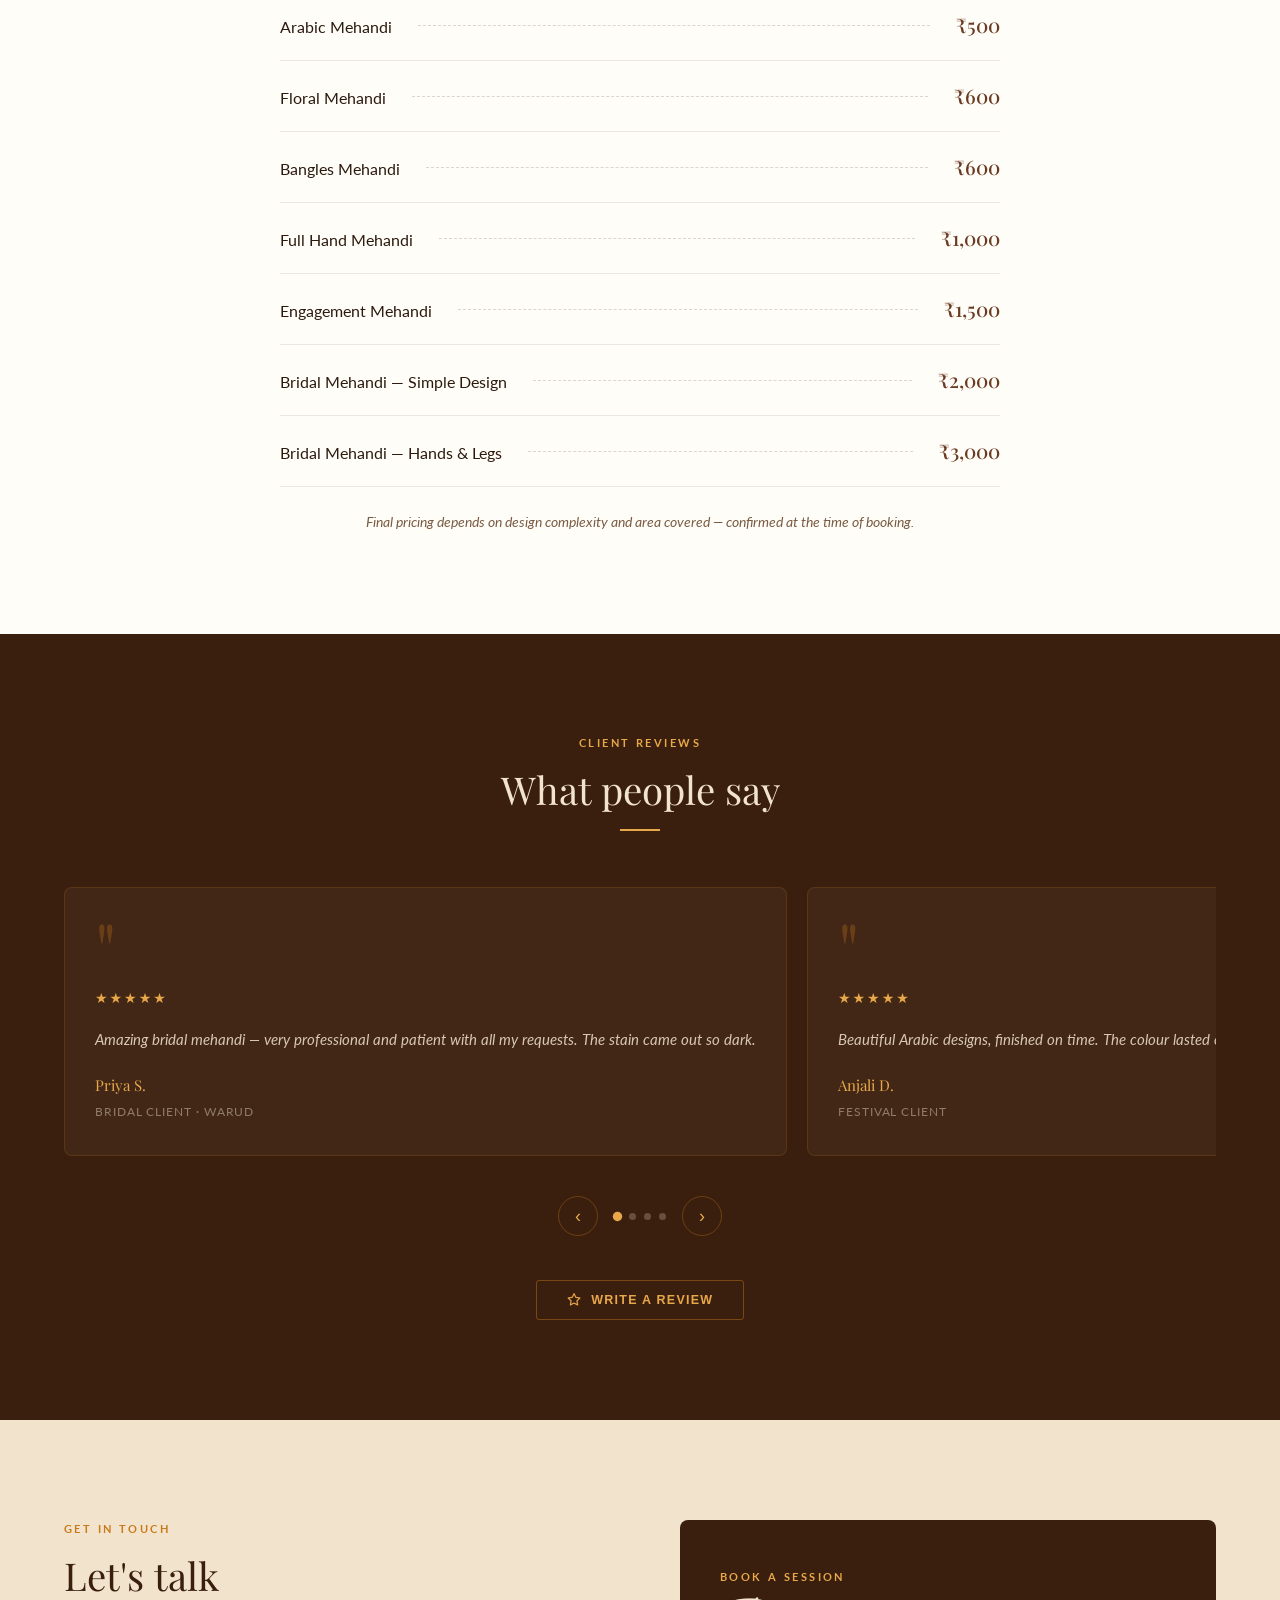
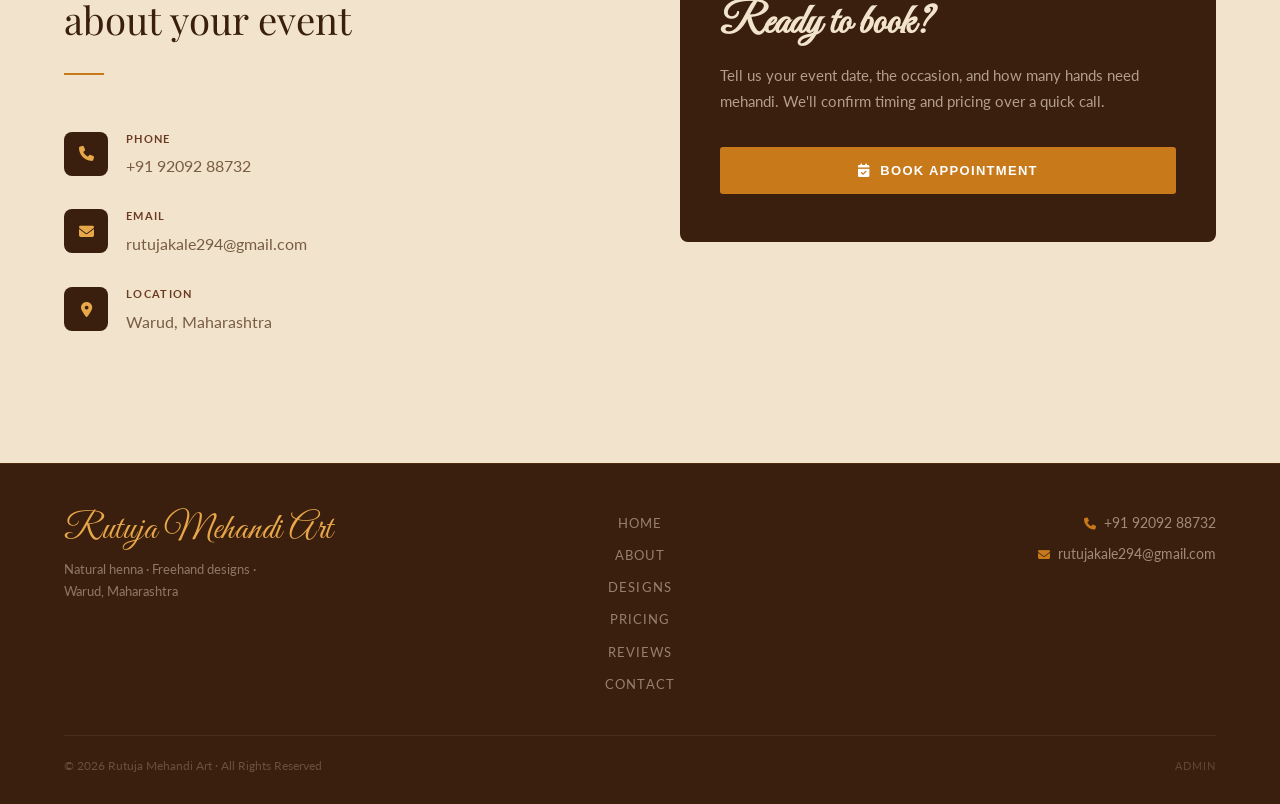
==== commit bc4172ab: "Update experience from 5+ to 2+ years" ====
--- a/index.html
+++ b/index.html
@@ -58,7 +58,7 @@
     <img src="images/1.7.jpg"     alt="Arabic mehandi detail"   class="img-sm">
     <img src="images/img13.jpg"   alt="Engagement mehandi"      class="img-sm">
     <div class="about-badge">
-      5+
+      2+
       <span>Years</span>
     </div>
   </div>
@@ -70,7 +70,7 @@
     <br>
     <p>
       Rutuja has been designing mehandi for brides and families across Warud for
-      over five years. Every design is drawn freehand using natural, skin-safe henna —
+      over two years. Every design is drawn freehand using natural, skin-safe henna —
       no black henna, no chemicals.
     </p>
     <p>
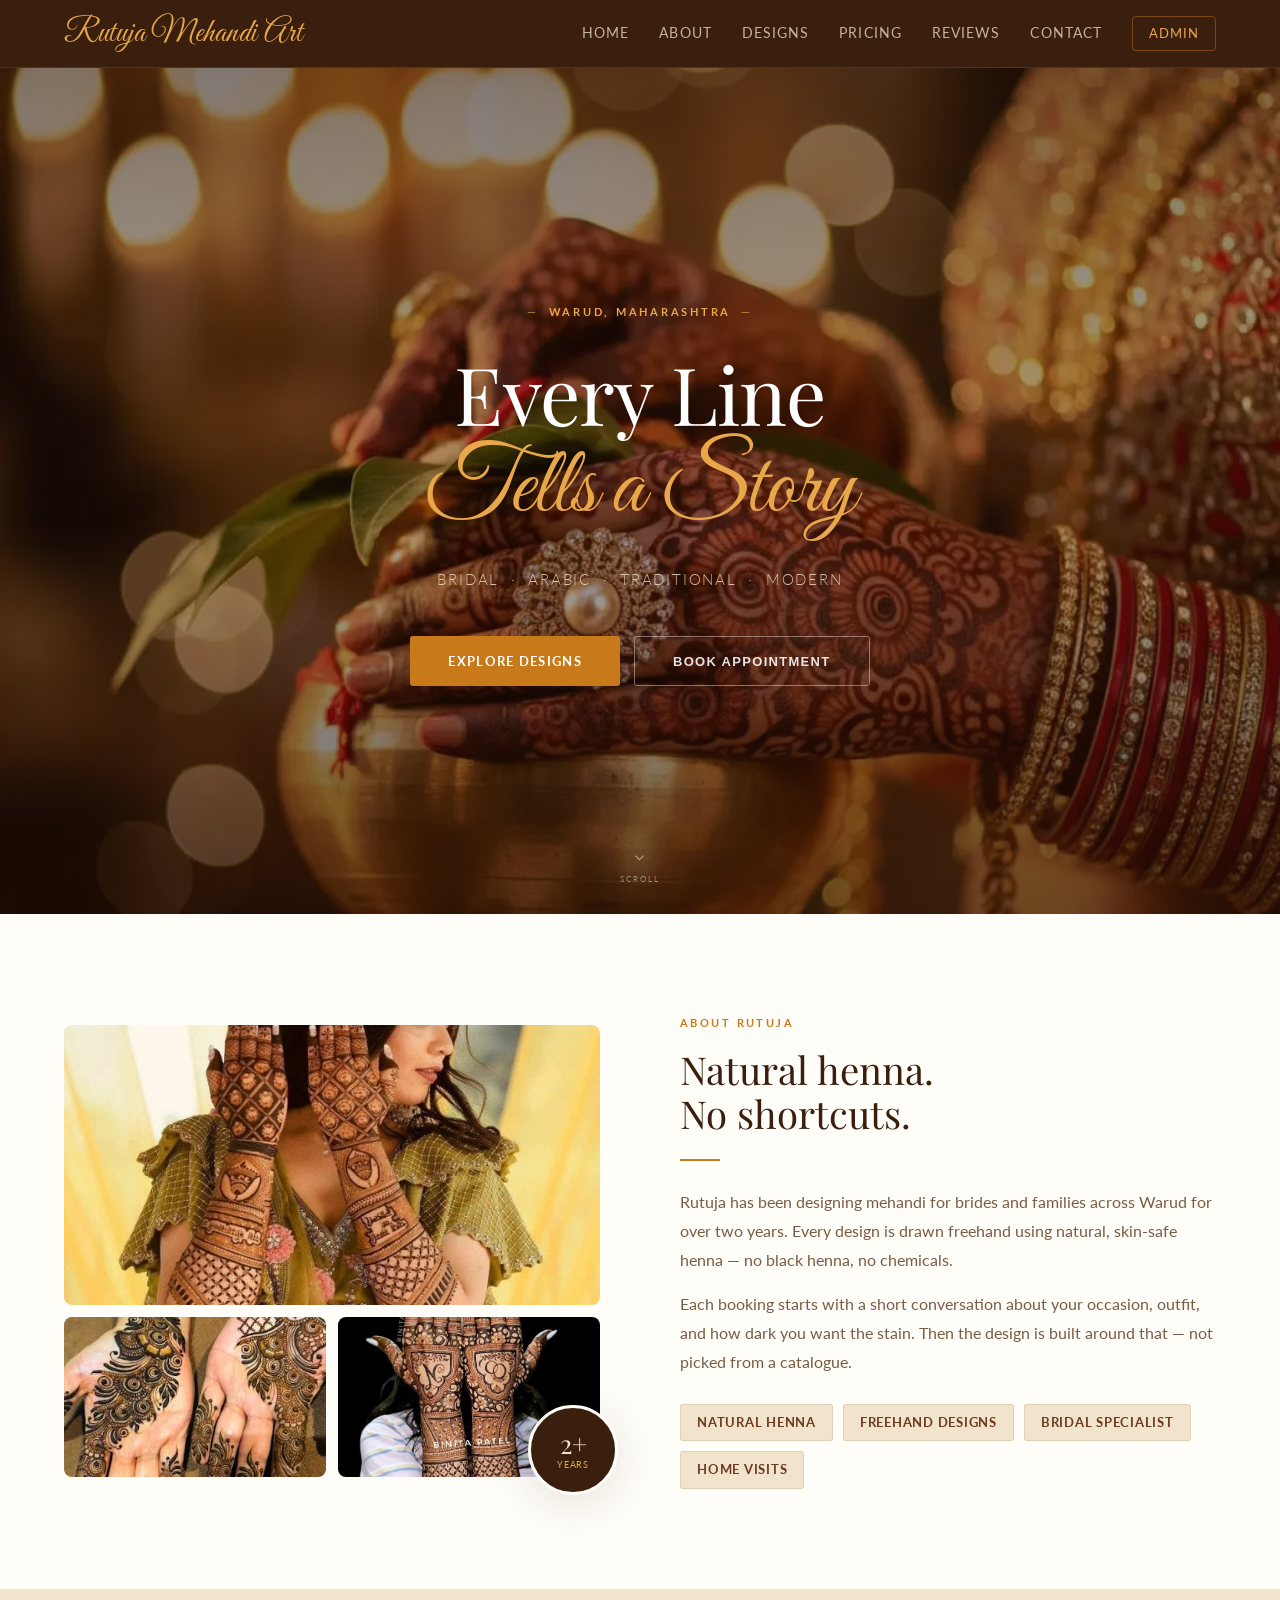
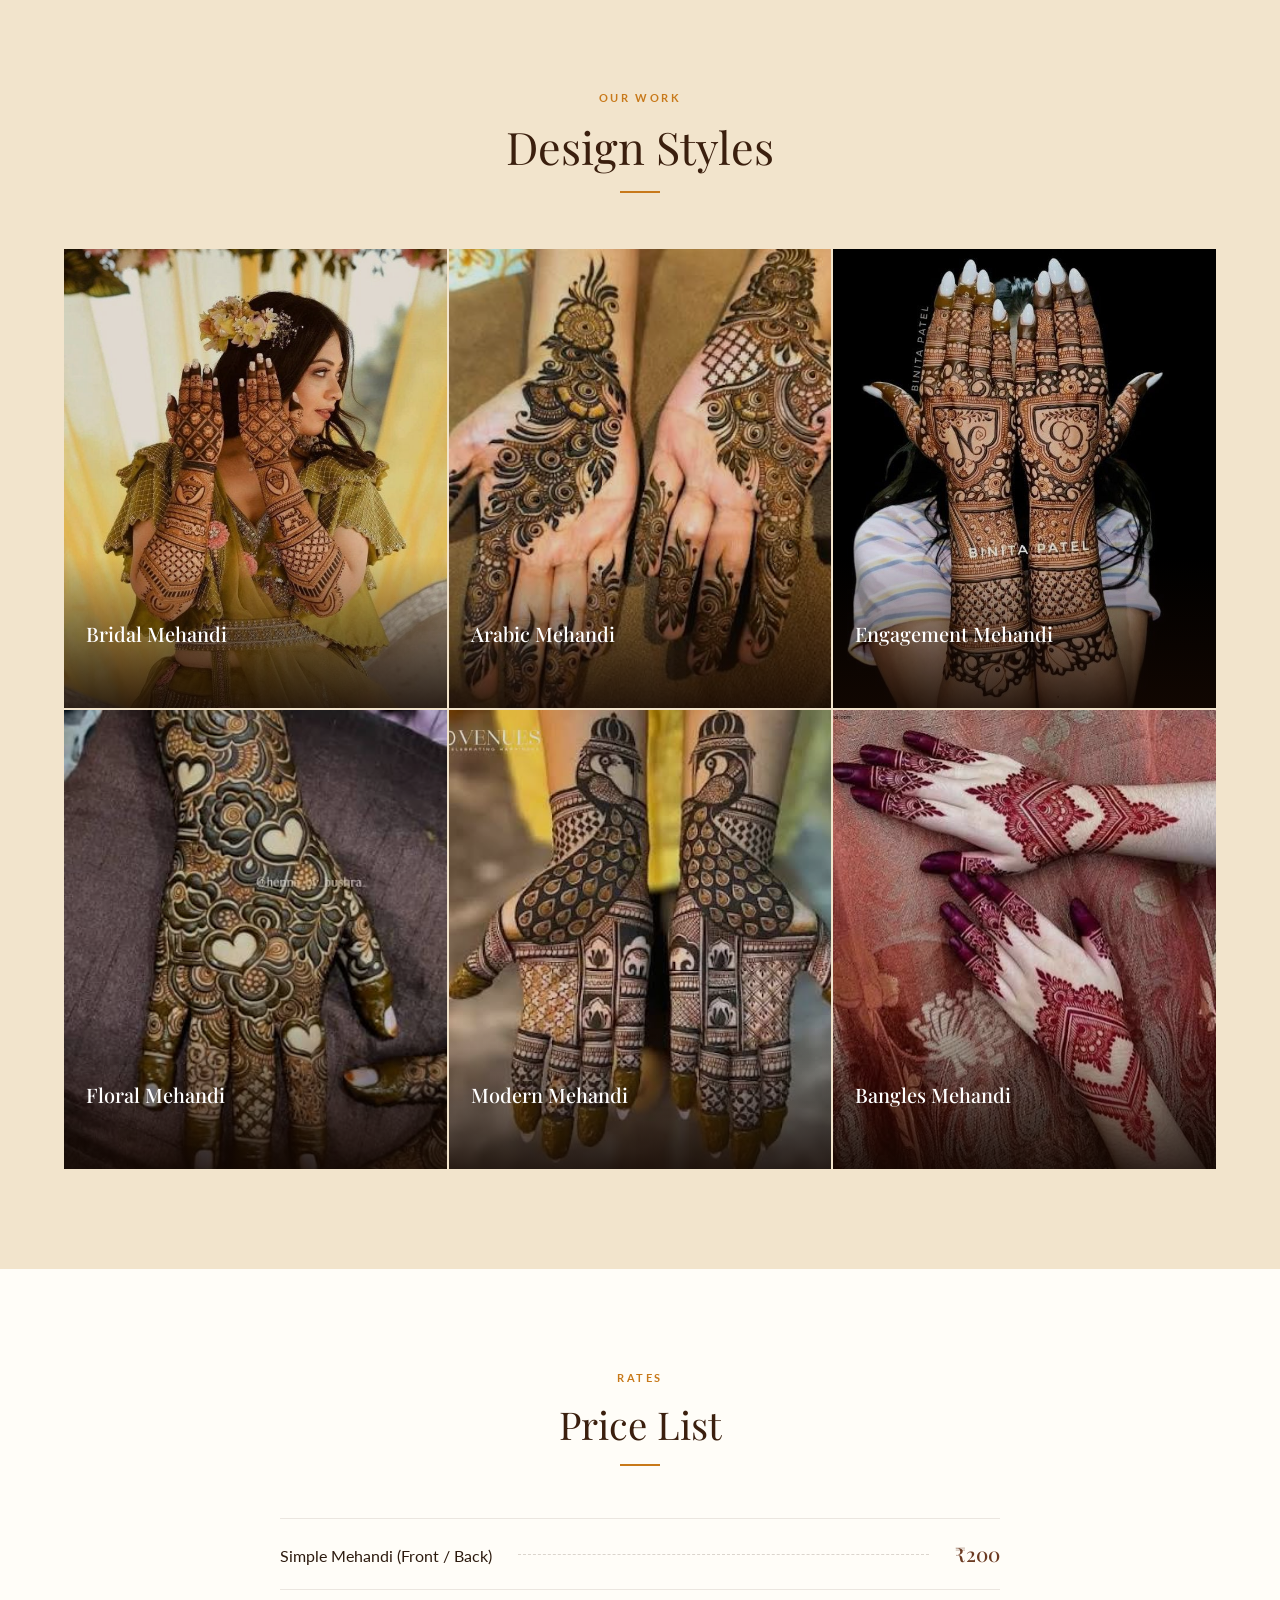
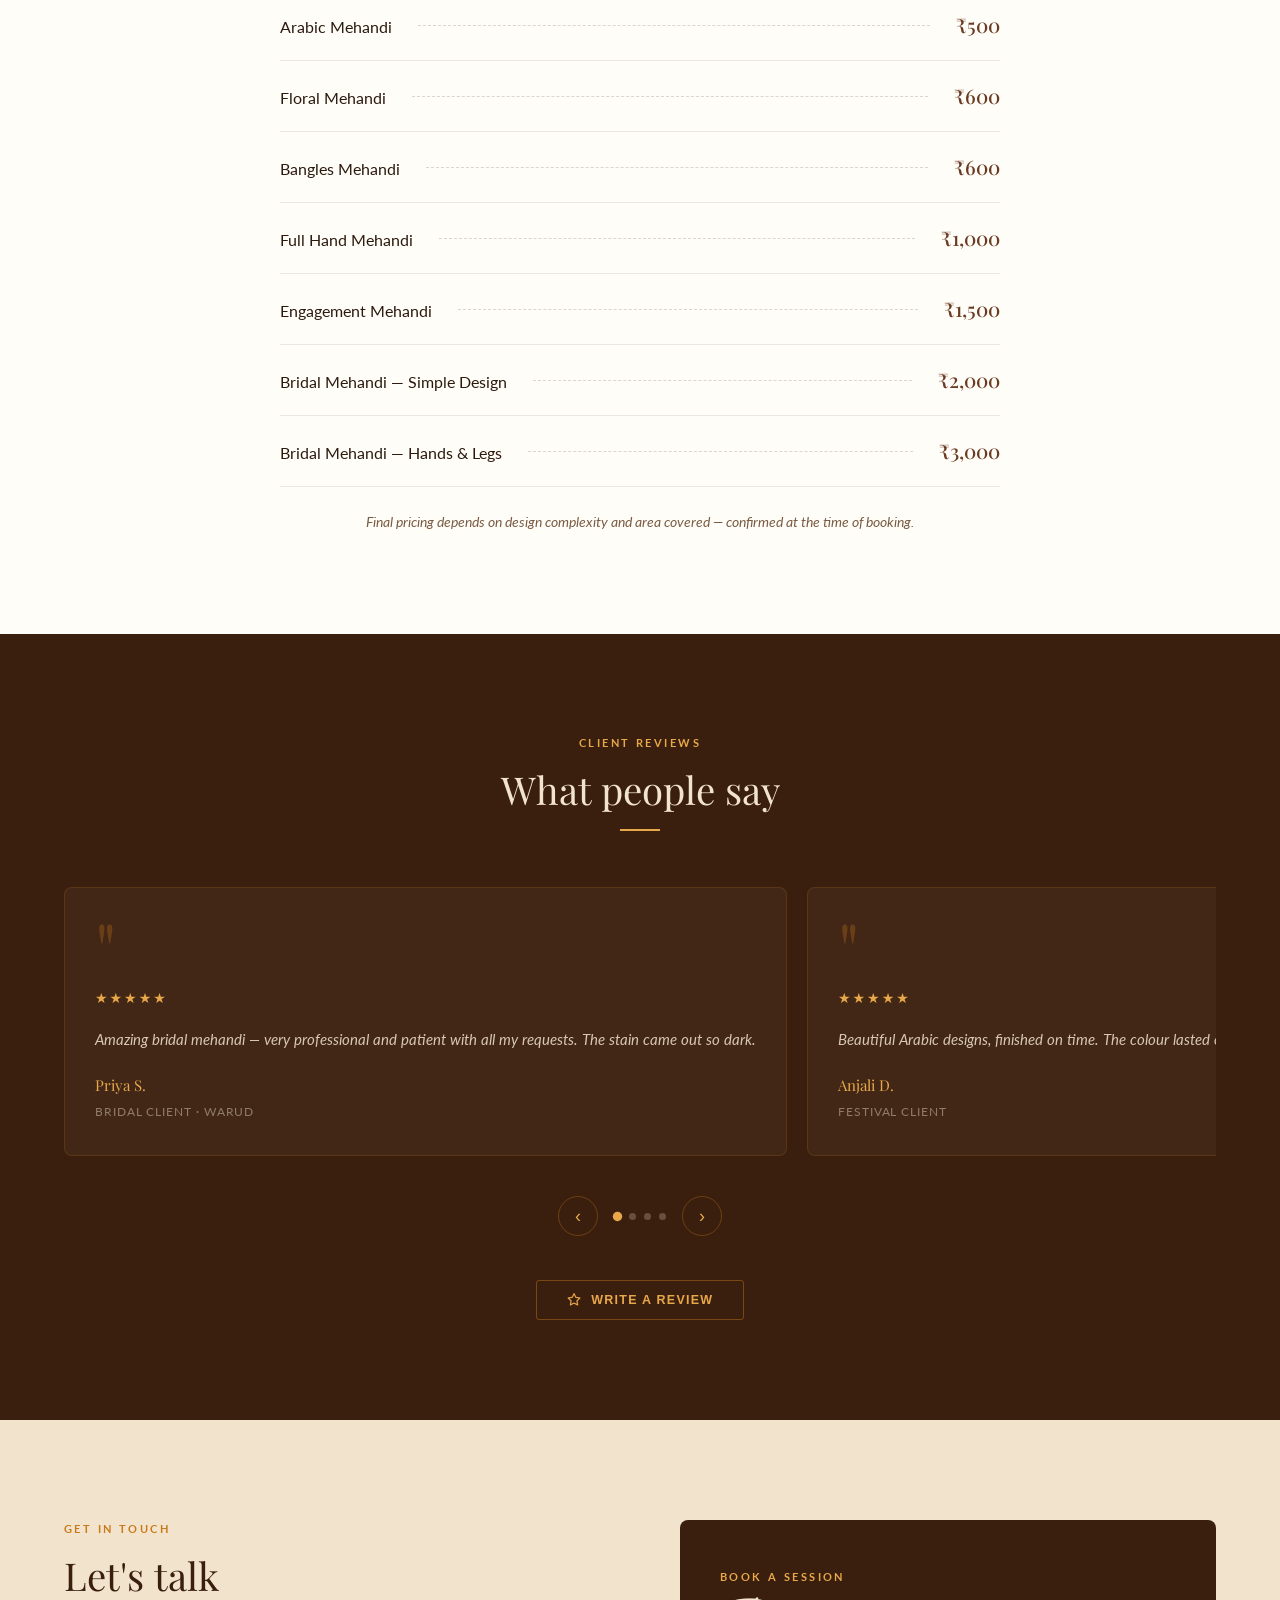
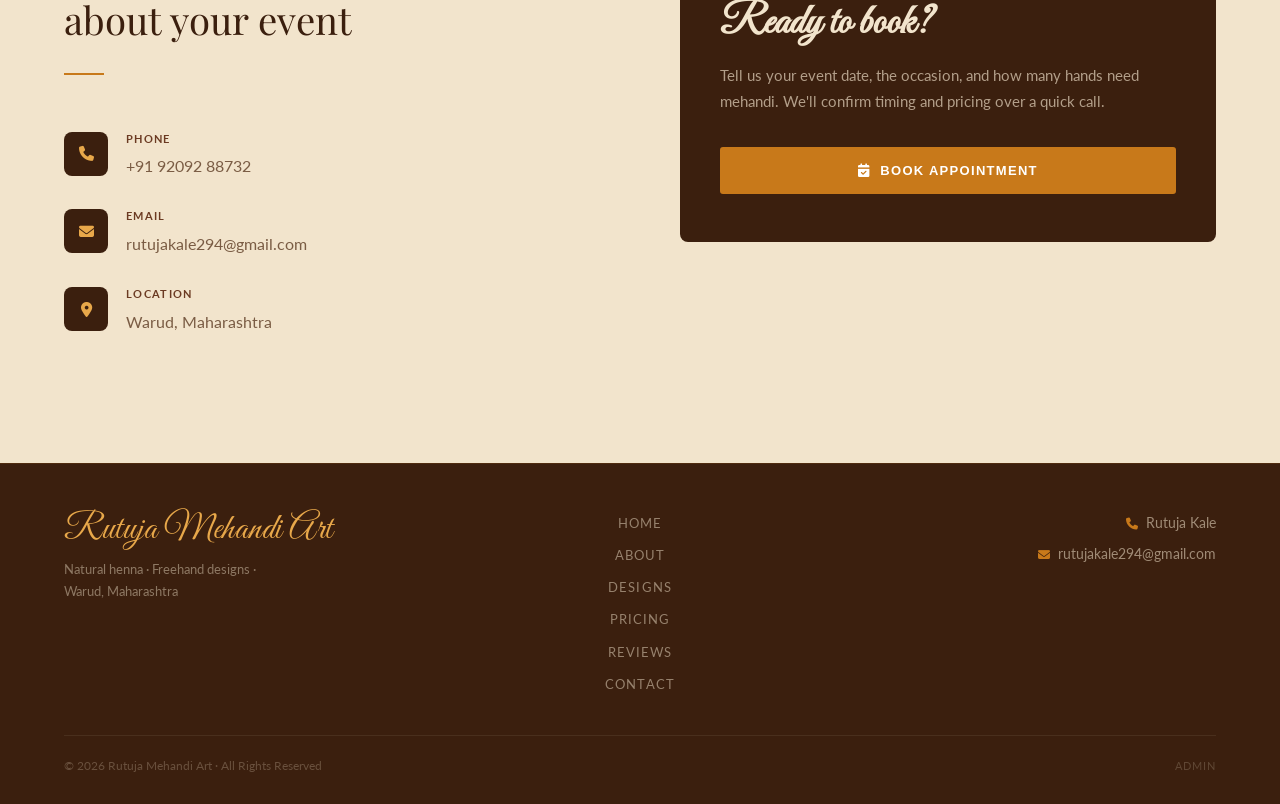
==== commit a091c4ca: "Replace footer phone with name Rutuja Kale" ====
--- a/index.html
+++ b/index.html
@@ -350,7 +350,7 @@
 
   <div class="footer-right">
     <div class="footer-contact">
-      <a href="tel:+919209288732"><i class="fa-solid fa-phone"></i> +91 92092 88732</a>
+      <a href="tel:+919209288732"><i class="fa-solid fa-phone"></i> Rutuja Kale</a>
       <a href="mailto:rutujakale294@gmail.com"><i class="fa-solid fa-envelope"></i> rutujakale294@gmail.com</a>
     </div>
   </div>
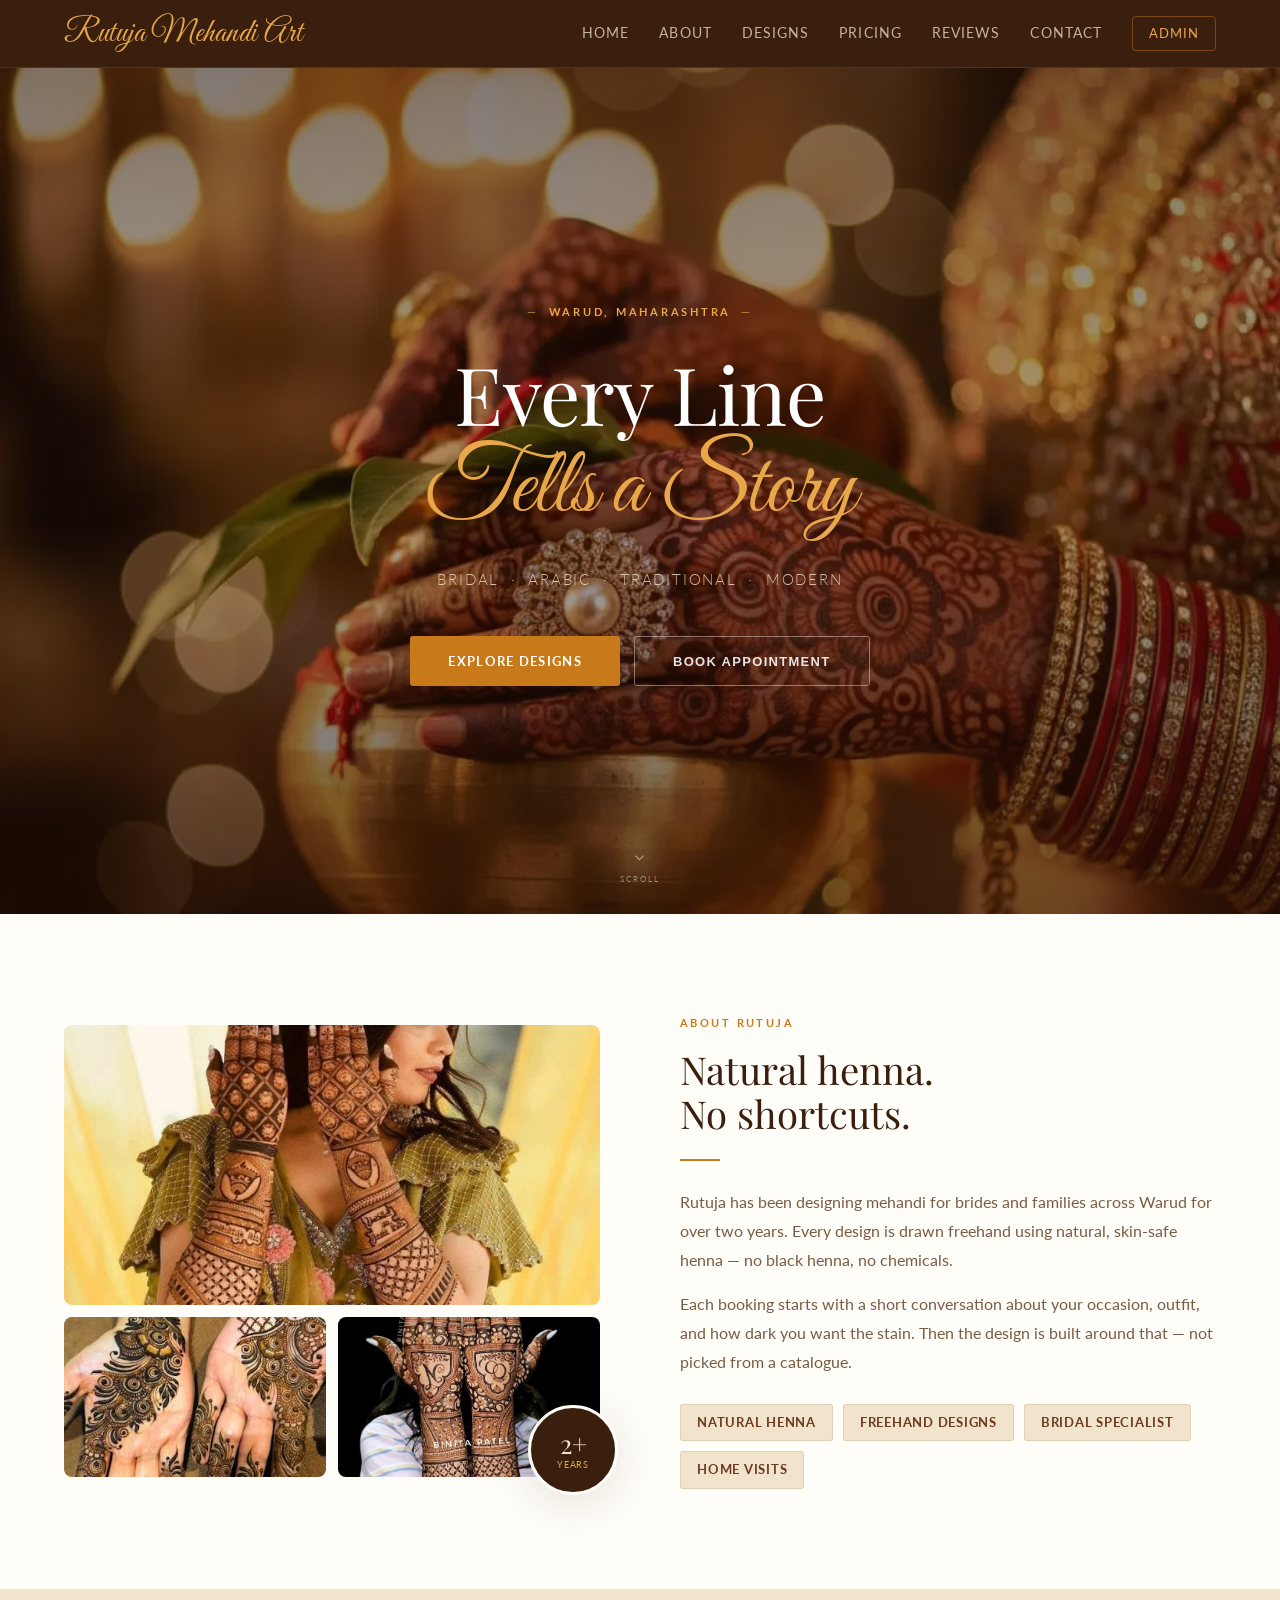
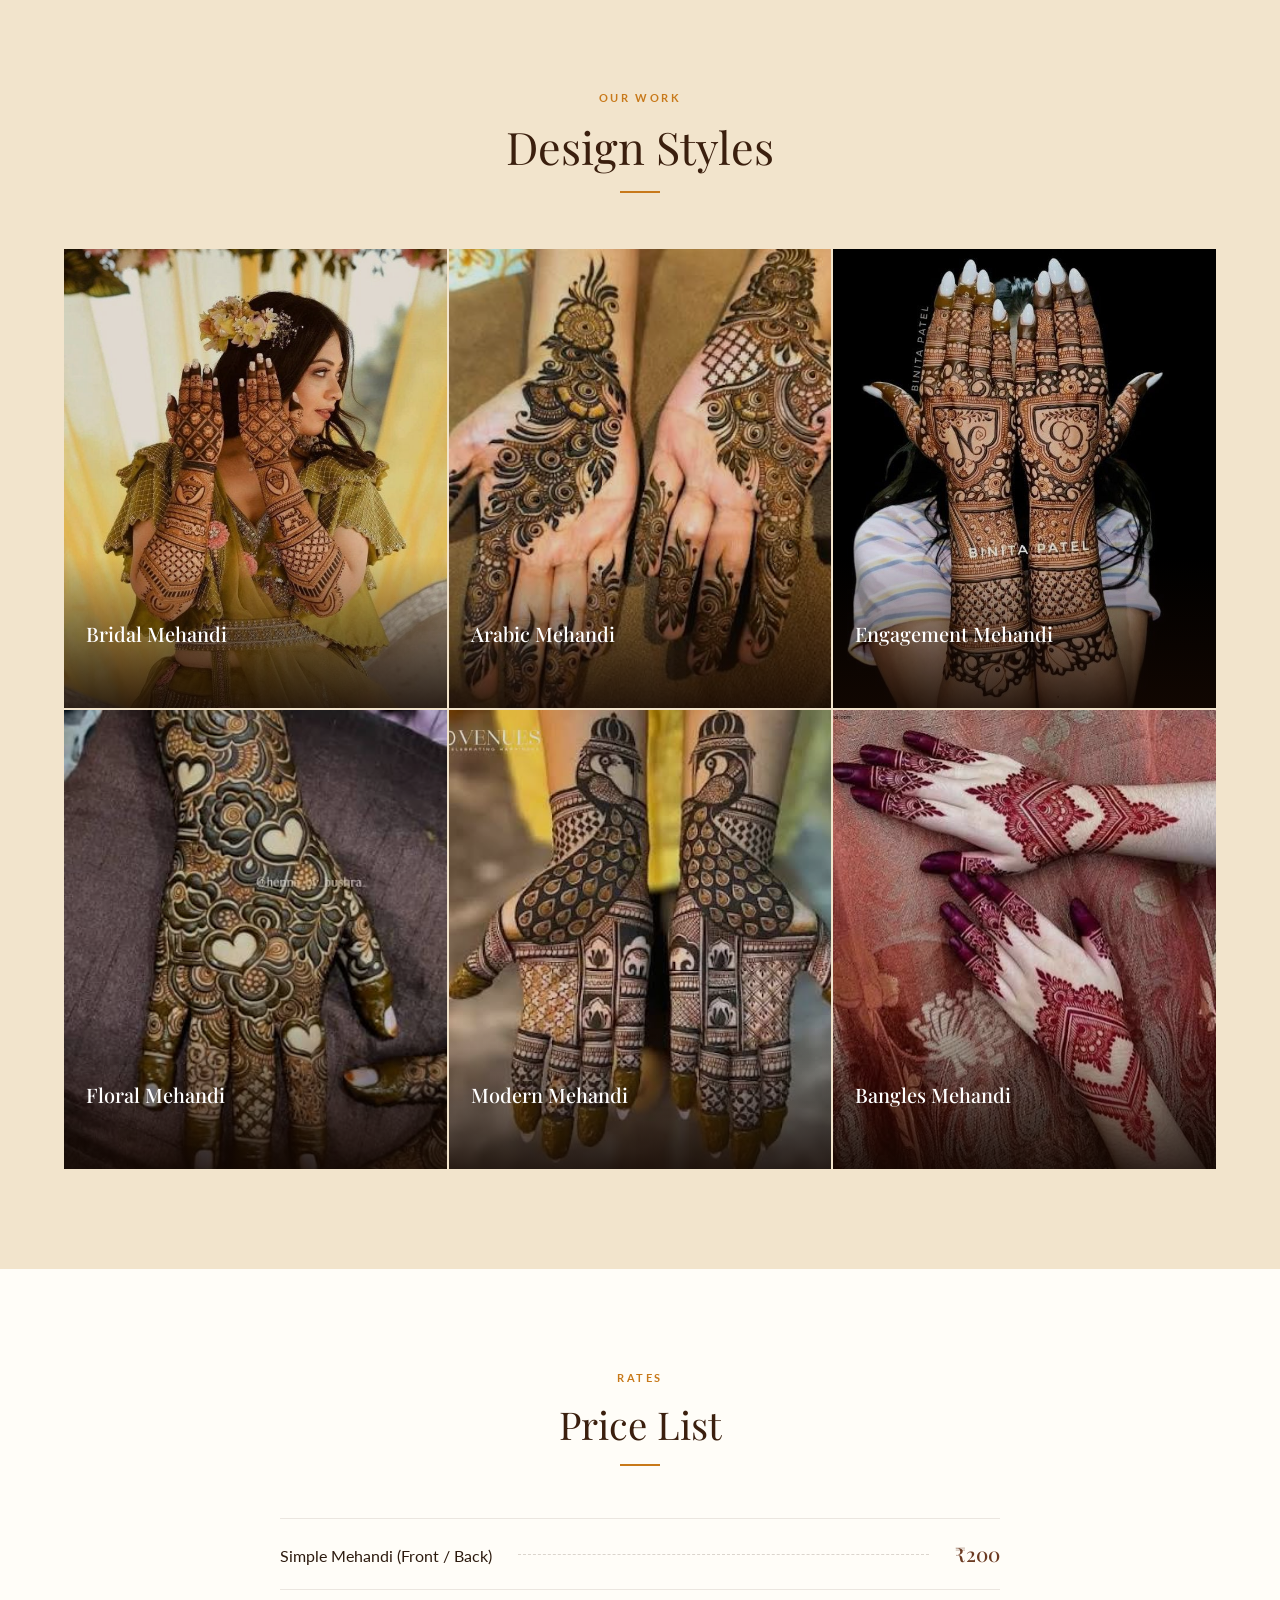
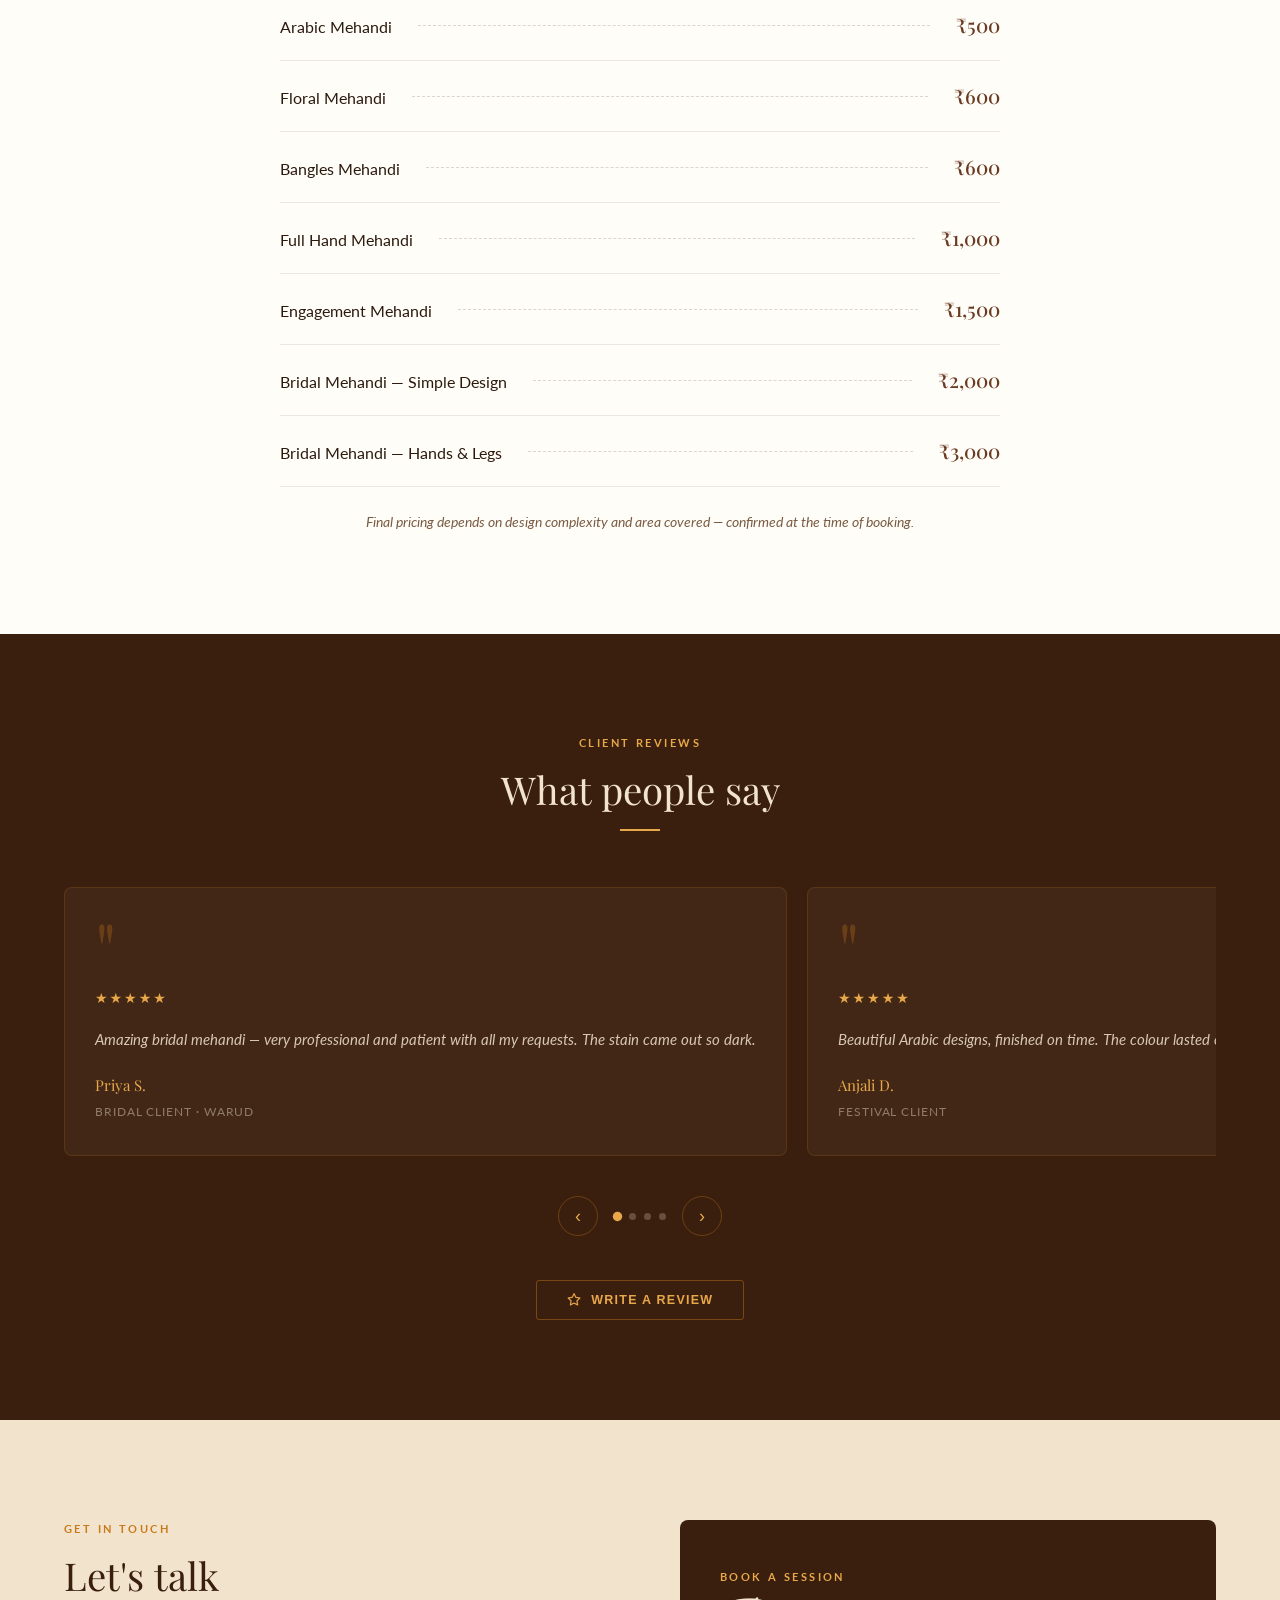
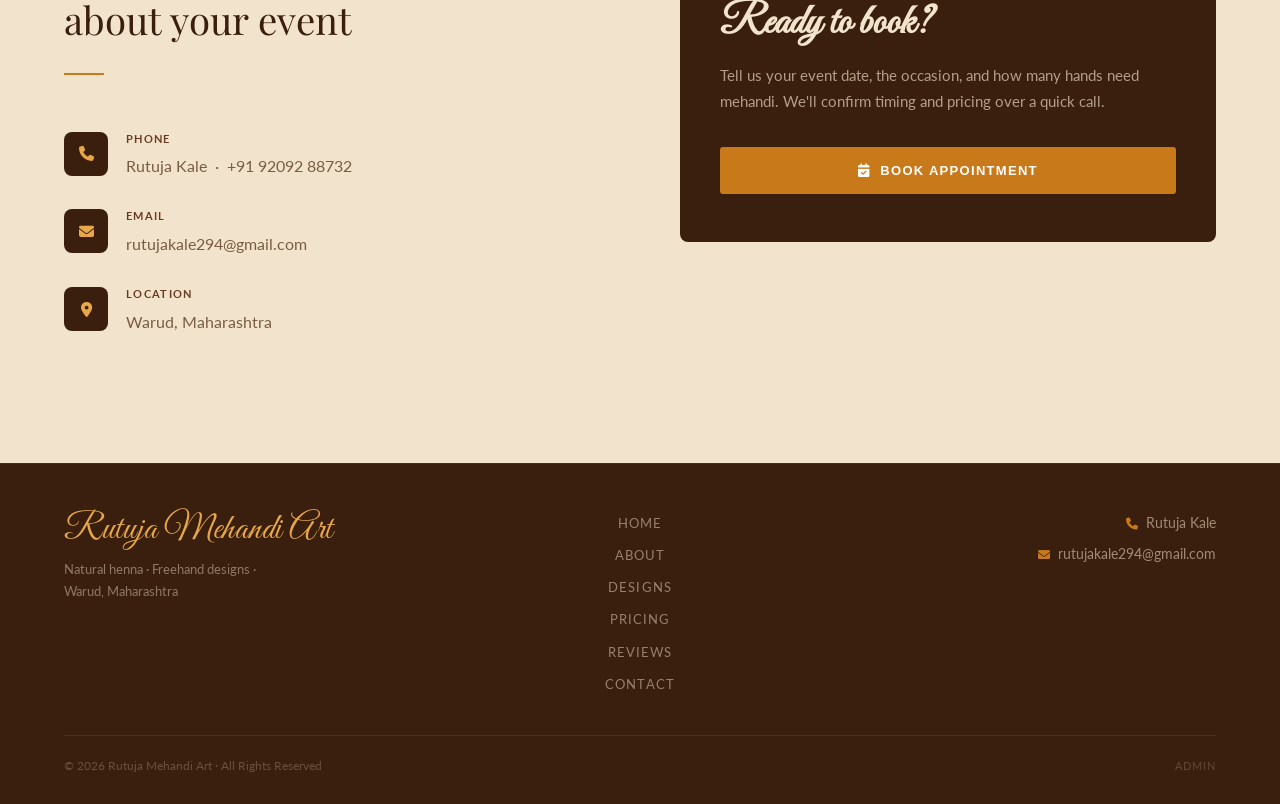
==== commit 40db4144: "Show Rutuja Kale name with phone in contact section" ====
--- a/index.html
+++ b/index.html
@@ -295,7 +295,7 @@
       <div class="icon"><i class="fa-solid fa-phone"></i></div>
       <div>
         <strong>Phone</strong>
-        <a href="tel:+919209288732">+91 92092 88732</a>
+        <a href="tel:+919209288732">Rutuja Kale &nbsp;·&nbsp; +91 92092 88732</a>
       </div>
     </div>
 
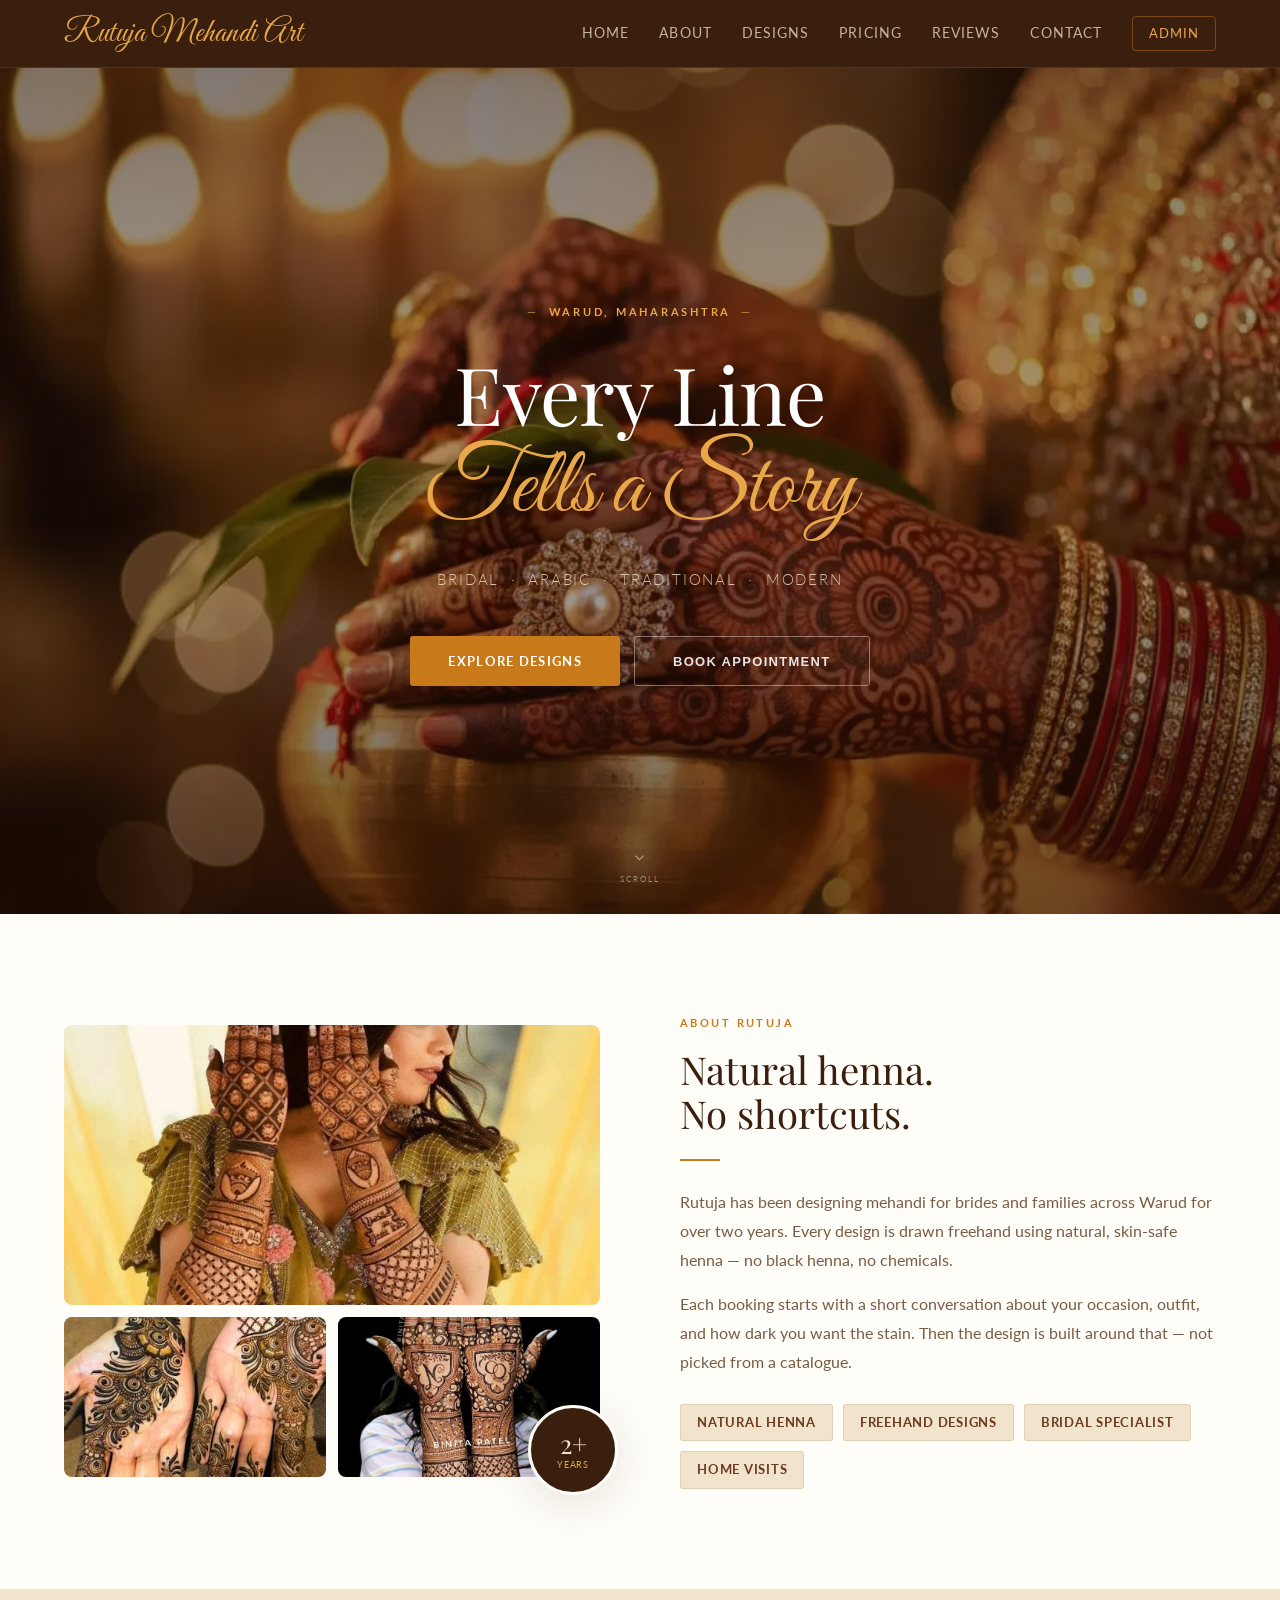
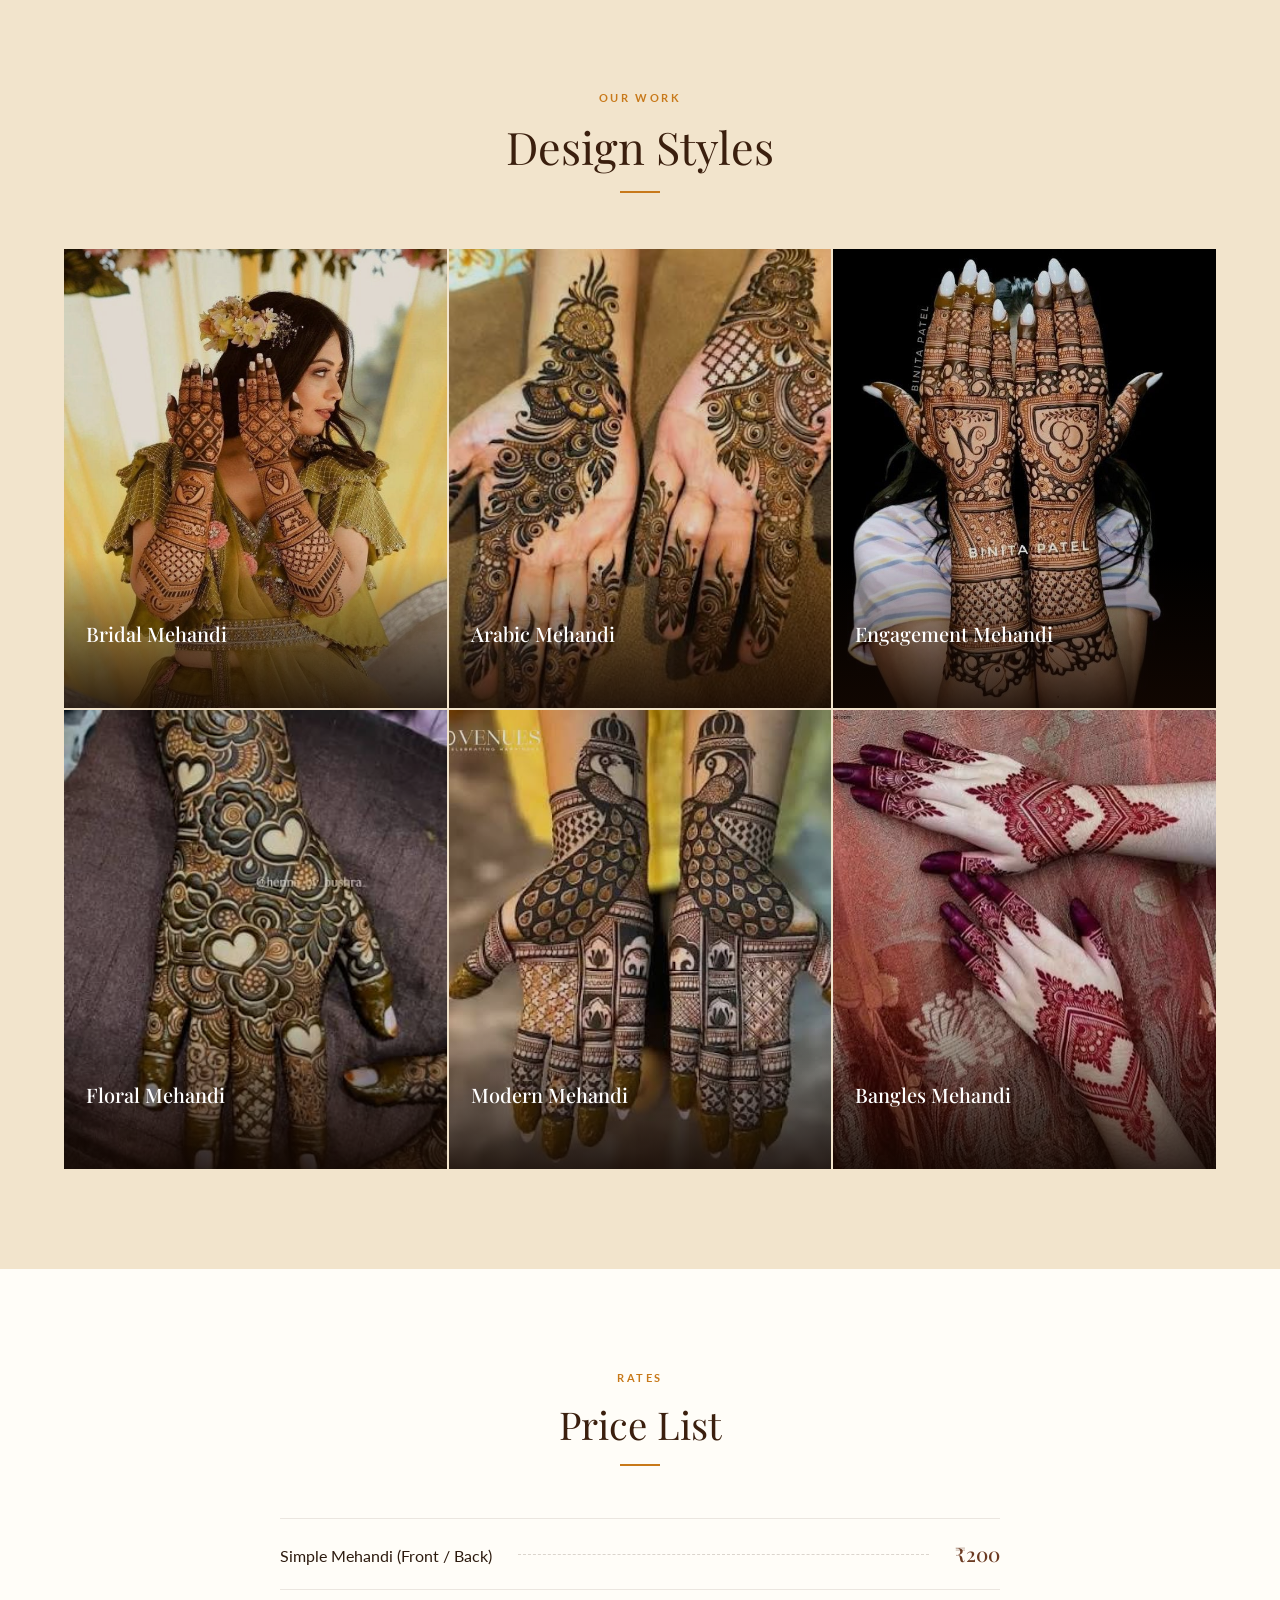
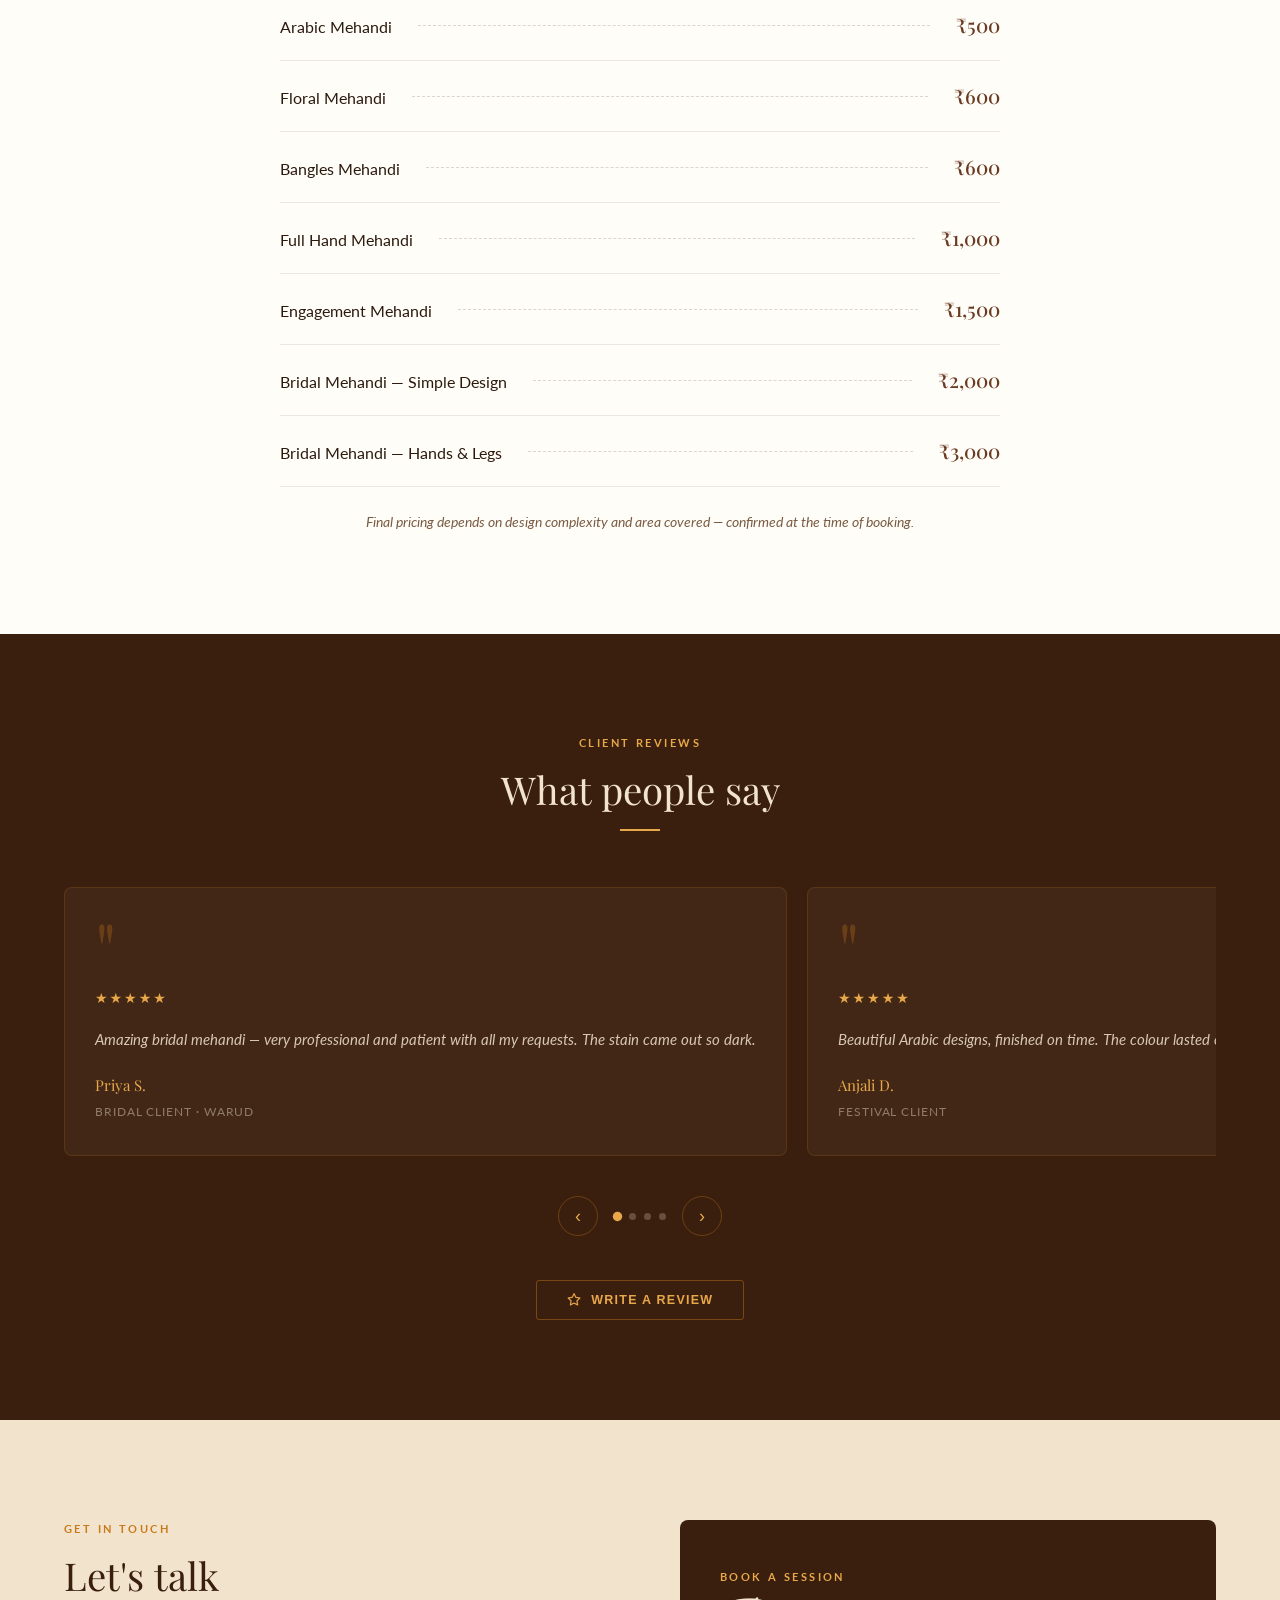
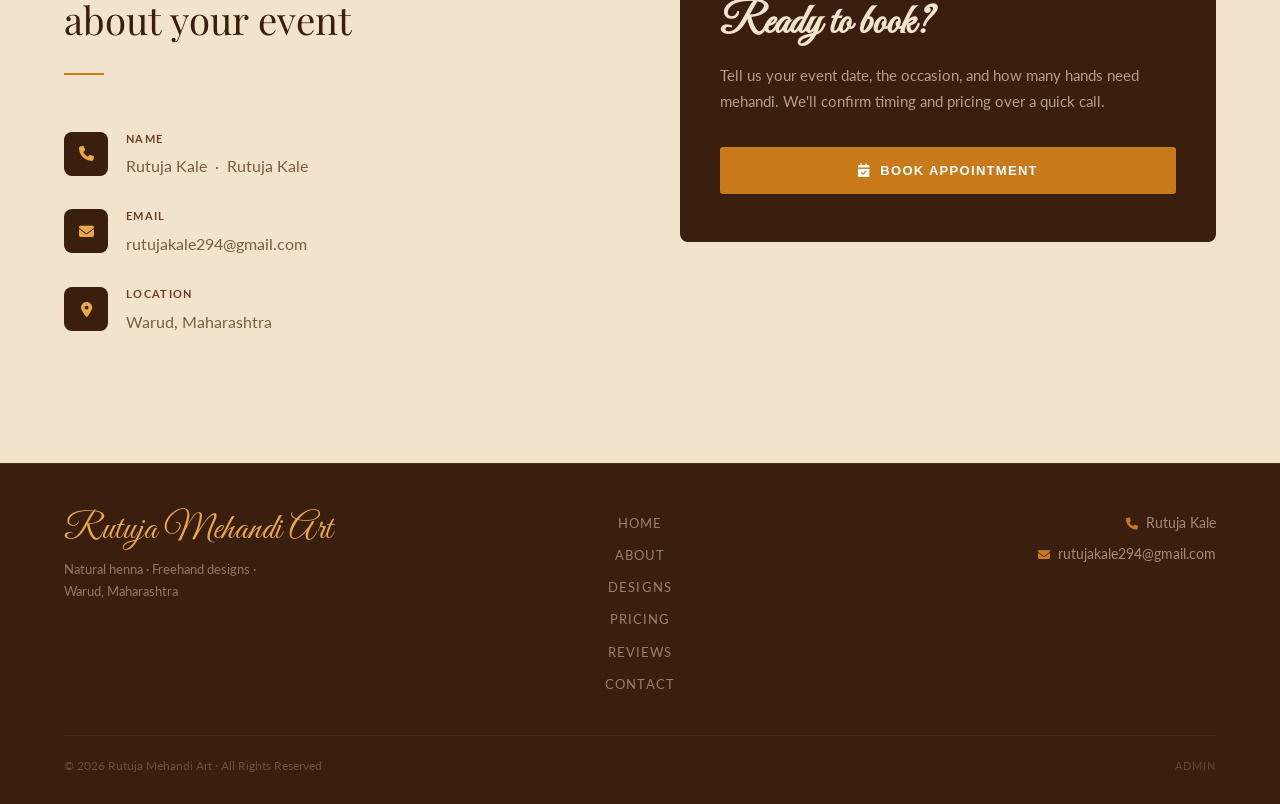
==== commit dfacfc80: "Update contact item with name link" ====
--- a/index.html
+++ b/index.html
@@ -294,8 +294,8 @@
     <div class="contact-item">
       <div class="icon"><i class="fa-solid fa-phone"></i></div>
       <div>
-        <strong>Phone</strong>
-        <a href="tel:+919209288732">Rutuja Kale &nbsp;·&nbsp; +91 92092 88732</a>
+        <strong> Name </strong>
+        <a href="name: Rutuja Kale ">Rutuja Kale &nbsp;·&nbsp; Rutuja Kale </a>
       </div>
     </div>
 
@@ -350,7 +350,7 @@
 
   <div class="footer-right">
     <div class="footer-contact">
-      <a href="tel:+919209288732"><i class="fa-solid fa-phone"></i> Rutuja Kale</a>
+      <a href="name: Rutuja Kale "><i class="fa-solid fa-phone"></i> Rutuja Kale</a>
       <a href="mailto:rutujakale294@gmail.com"><i class="fa-solid fa-envelope"></i> rutujakale294@gmail.com</a>
     </div>
   </div>
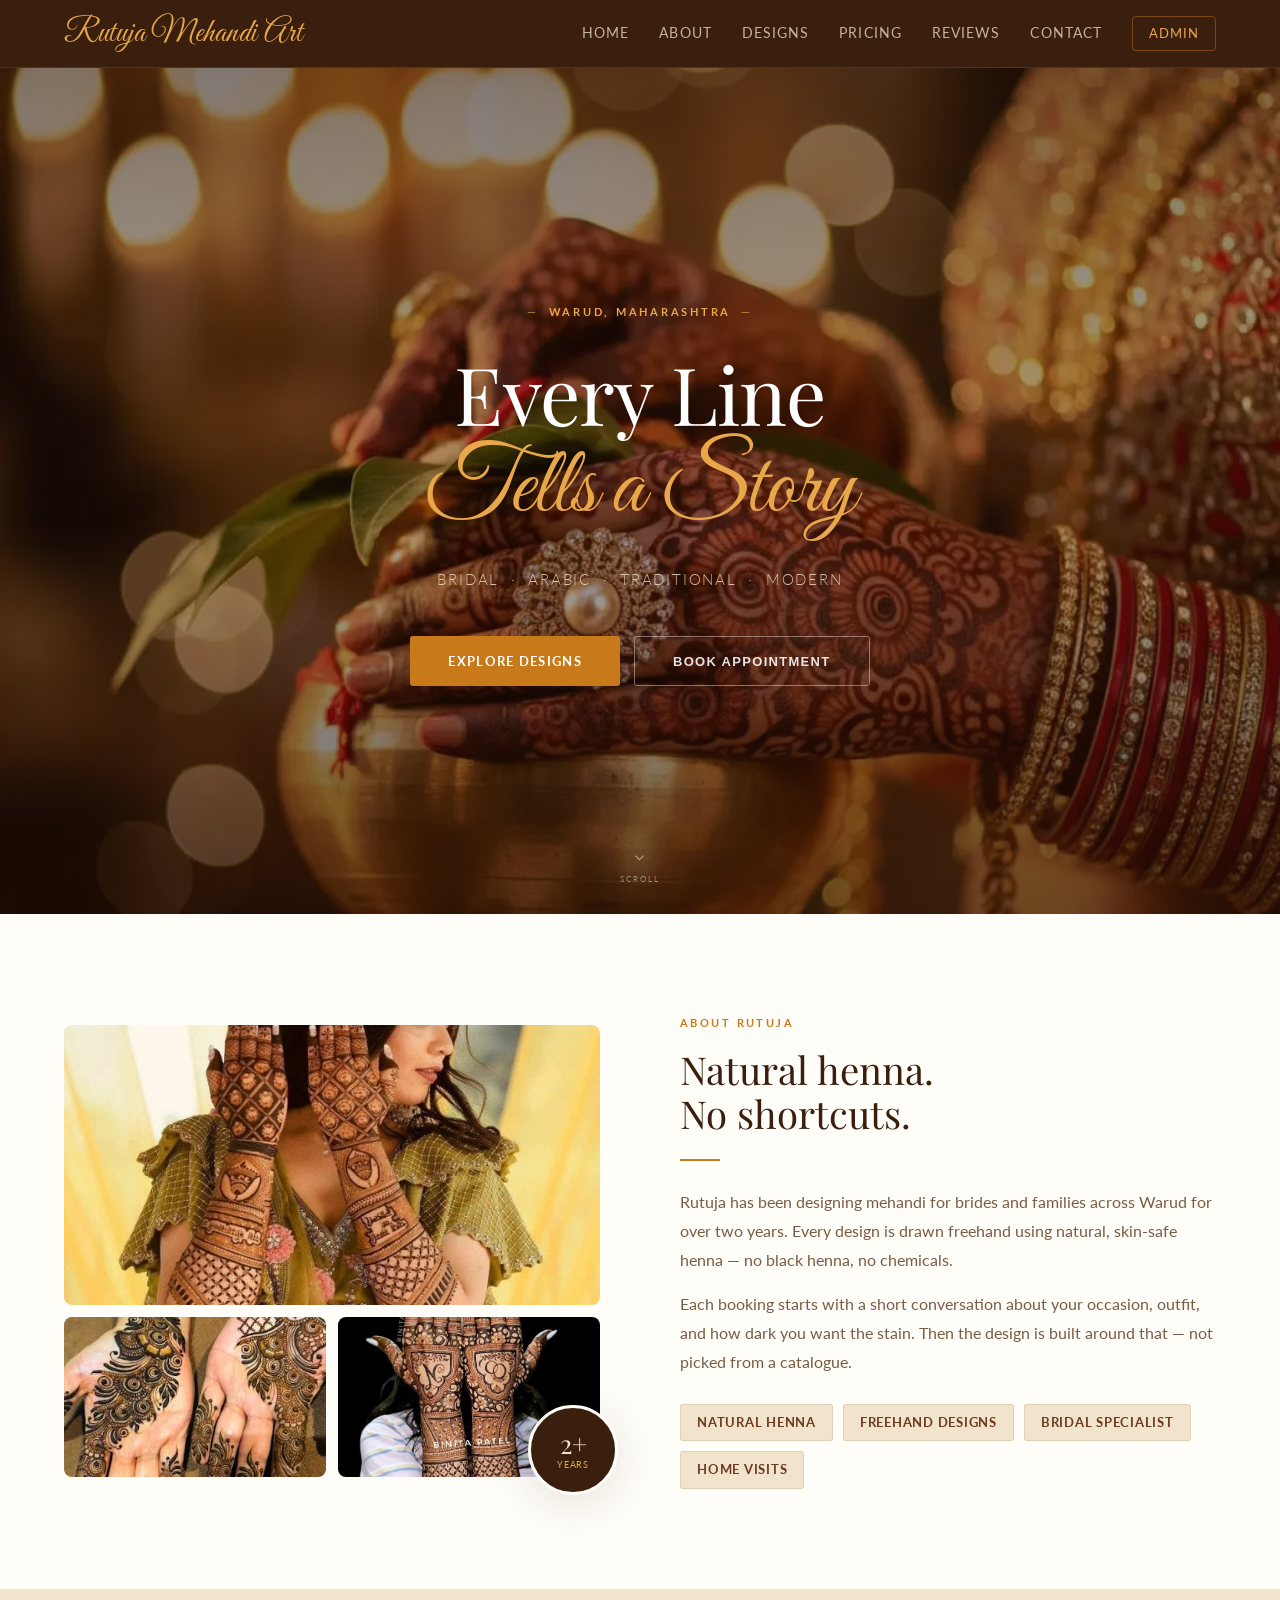
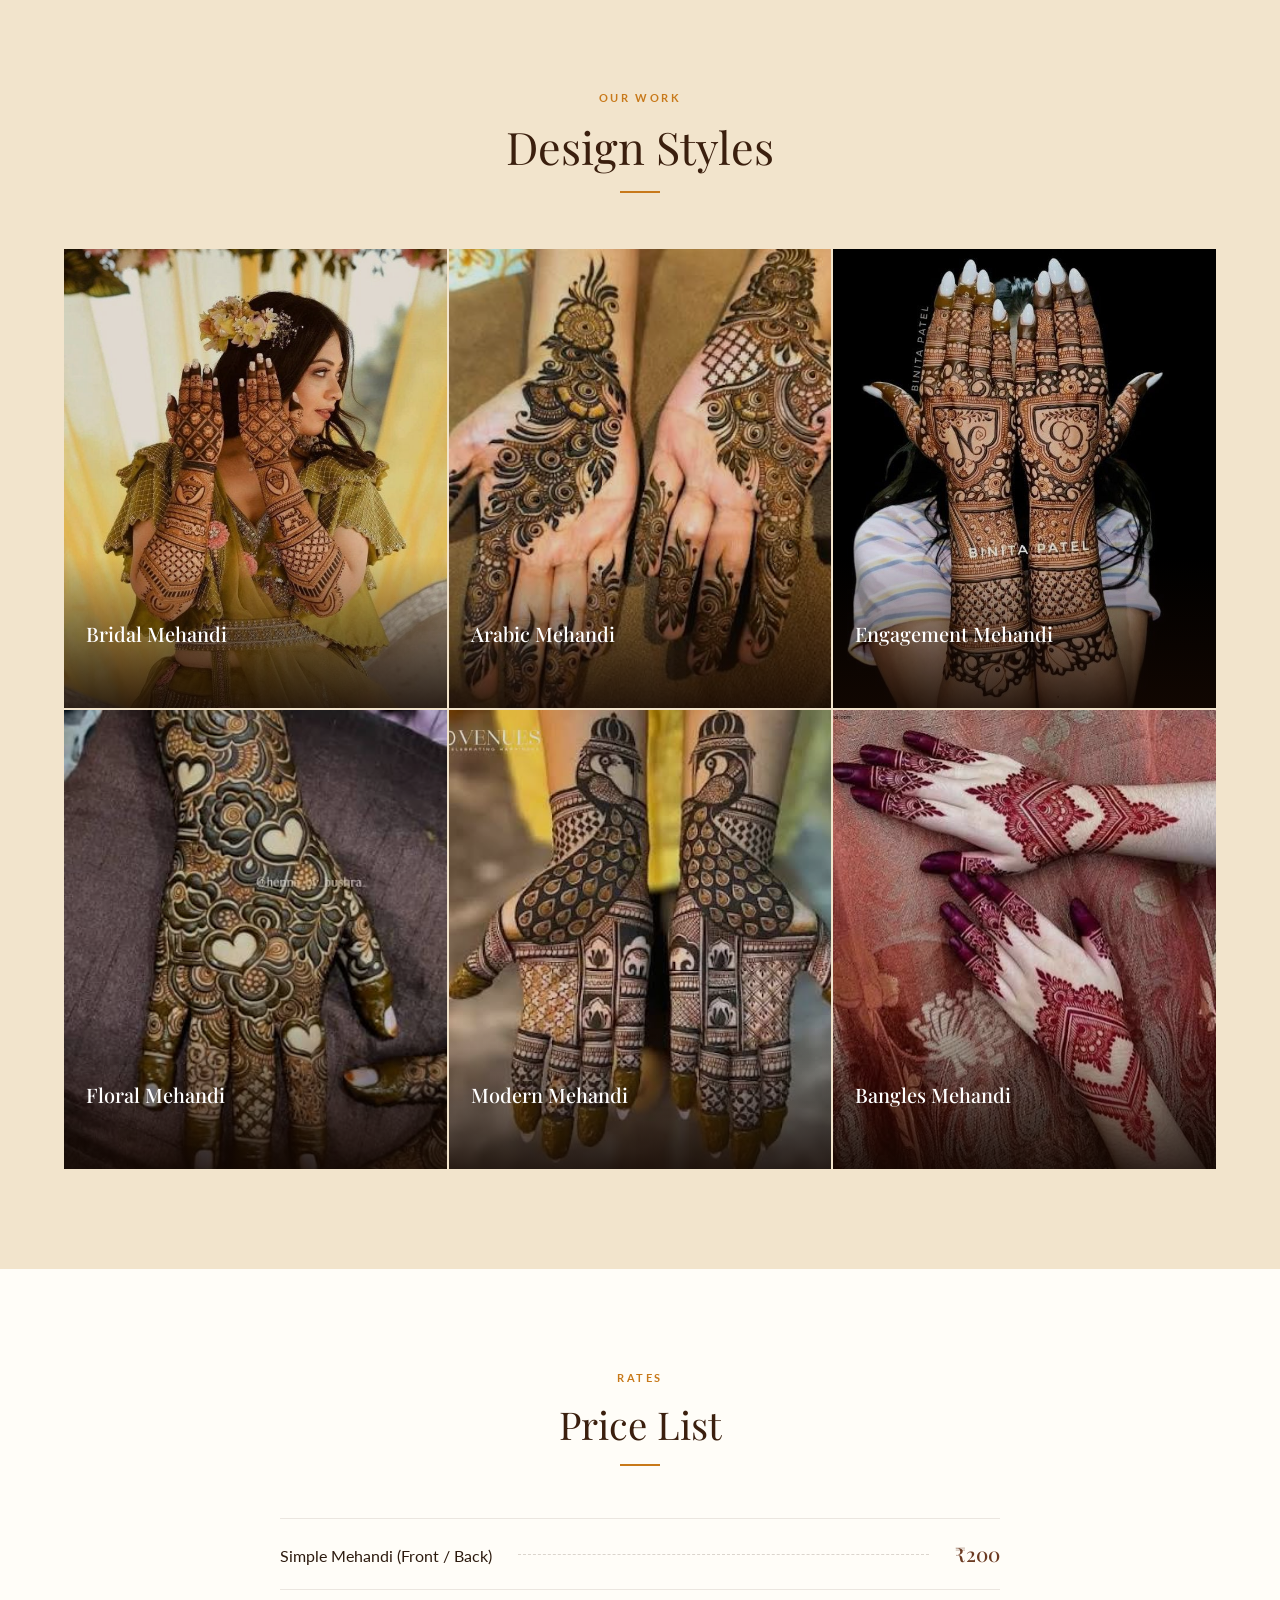
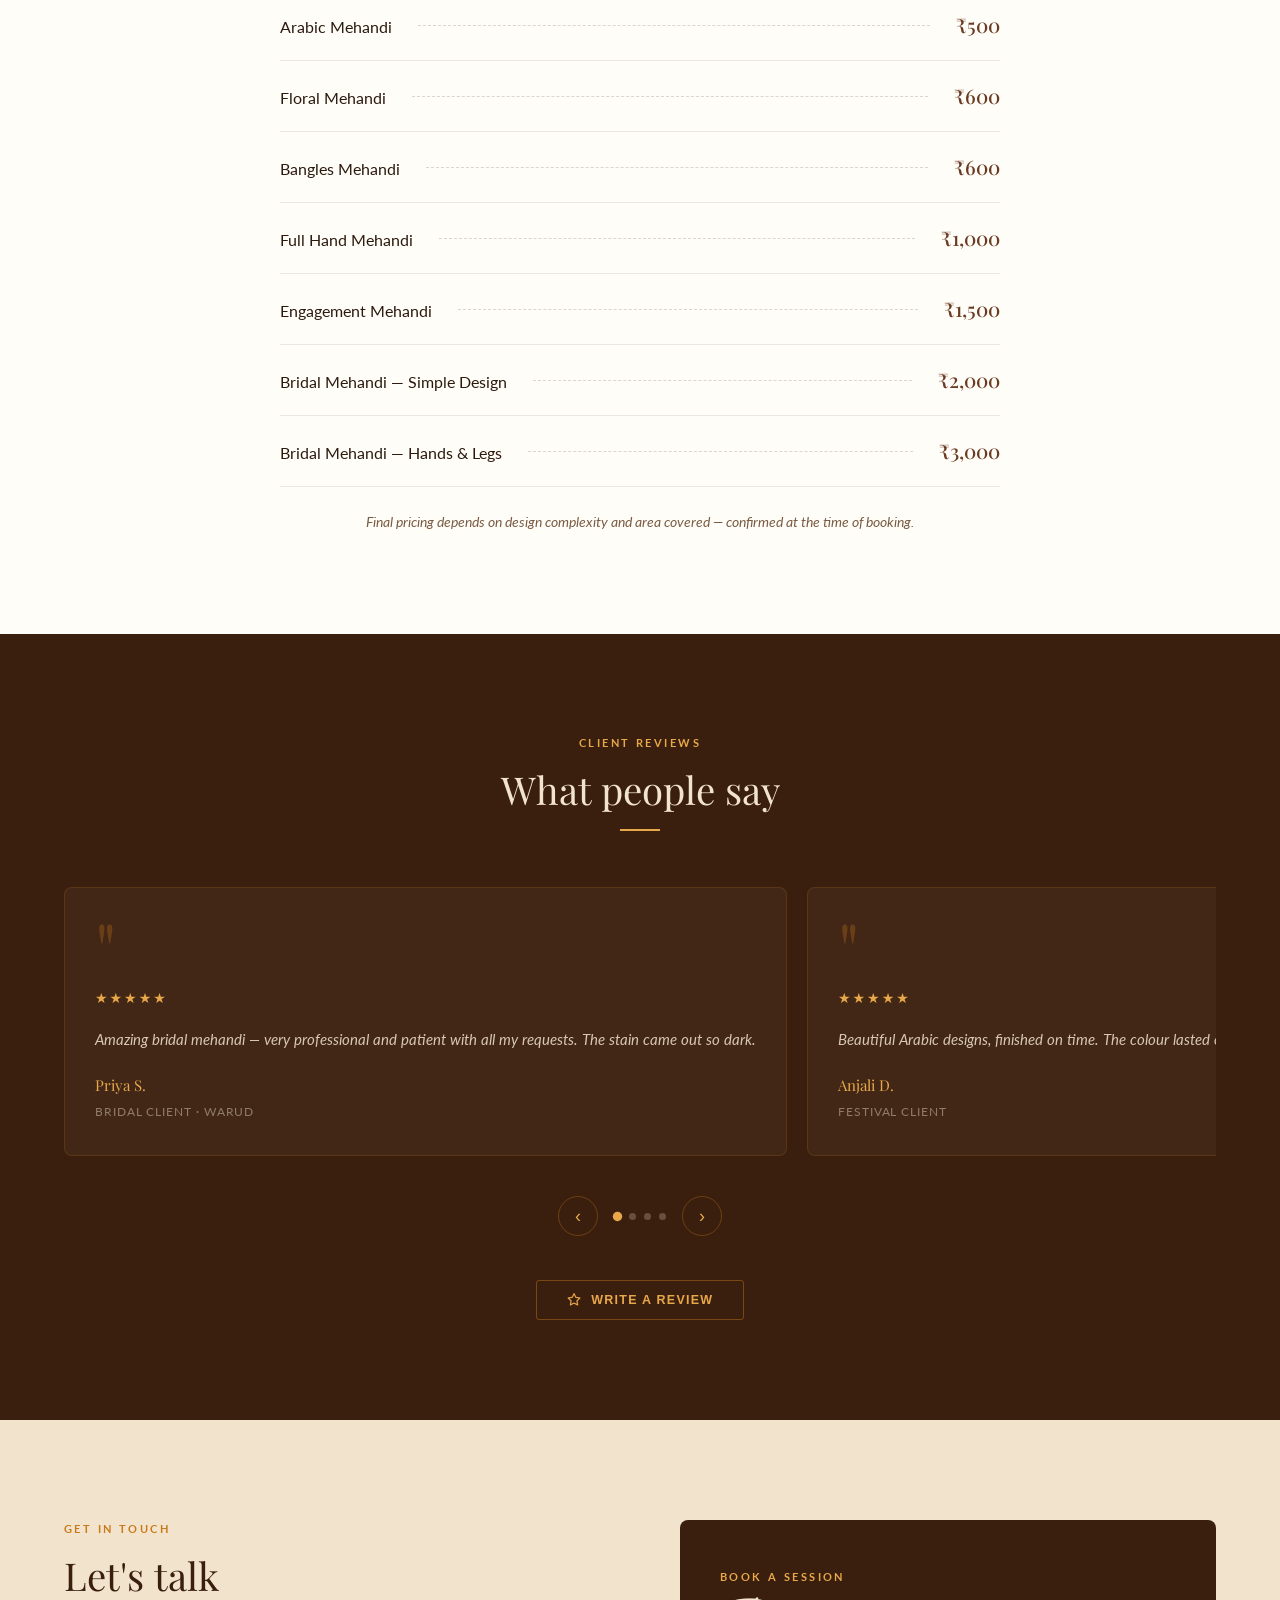
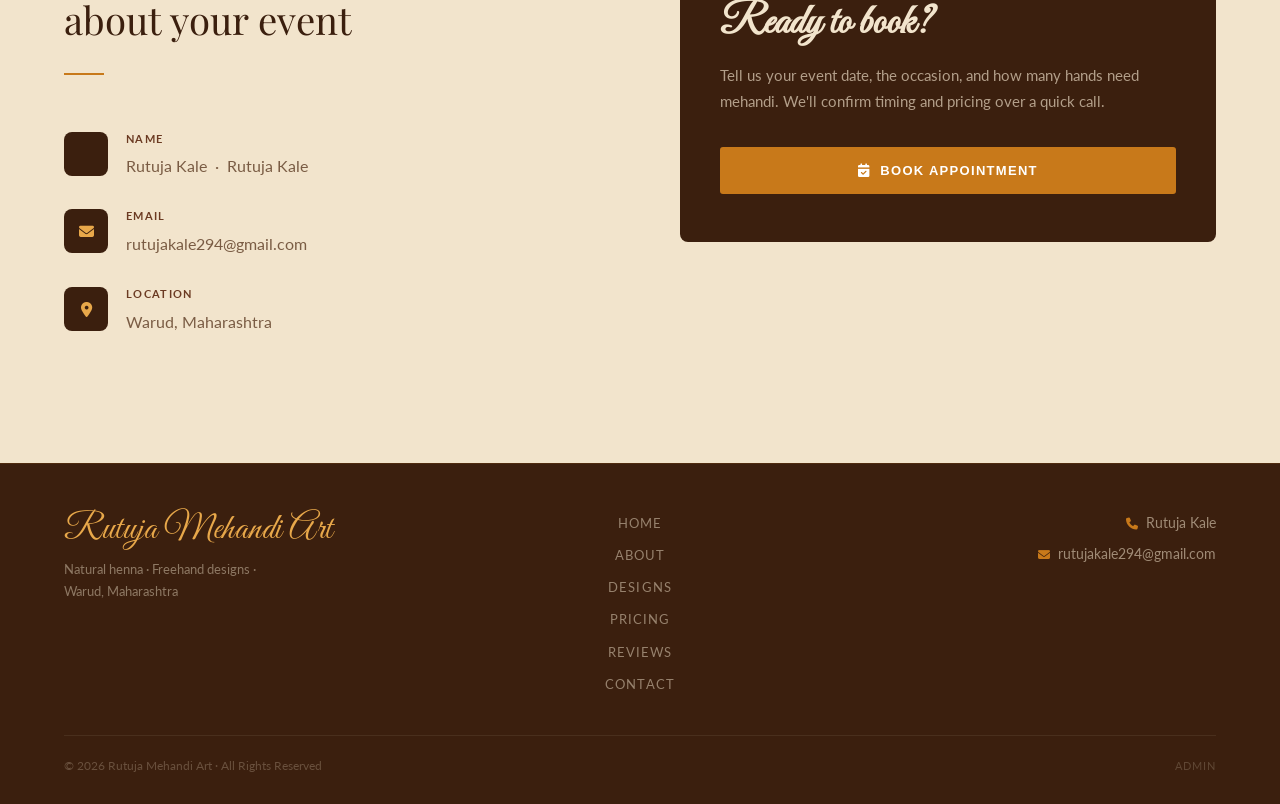
==== commit 4a703f52: "Update contact icon from phone to name" ====
--- a/index.html
+++ b/index.html
@@ -292,7 +292,7 @@
     <br><br>
 
     <div class="contact-item">
-      <div class="icon"><i class="fa-solid fa-phone"></i></div>
+      <div class="icon"><i class="fa-solid fa-name"></i></div>
       <div>
         <strong> Name </strong>
         <a href="name: Rutuja Kale ">Rutuja Kale &nbsp;·&nbsp; Rutuja Kale </a>
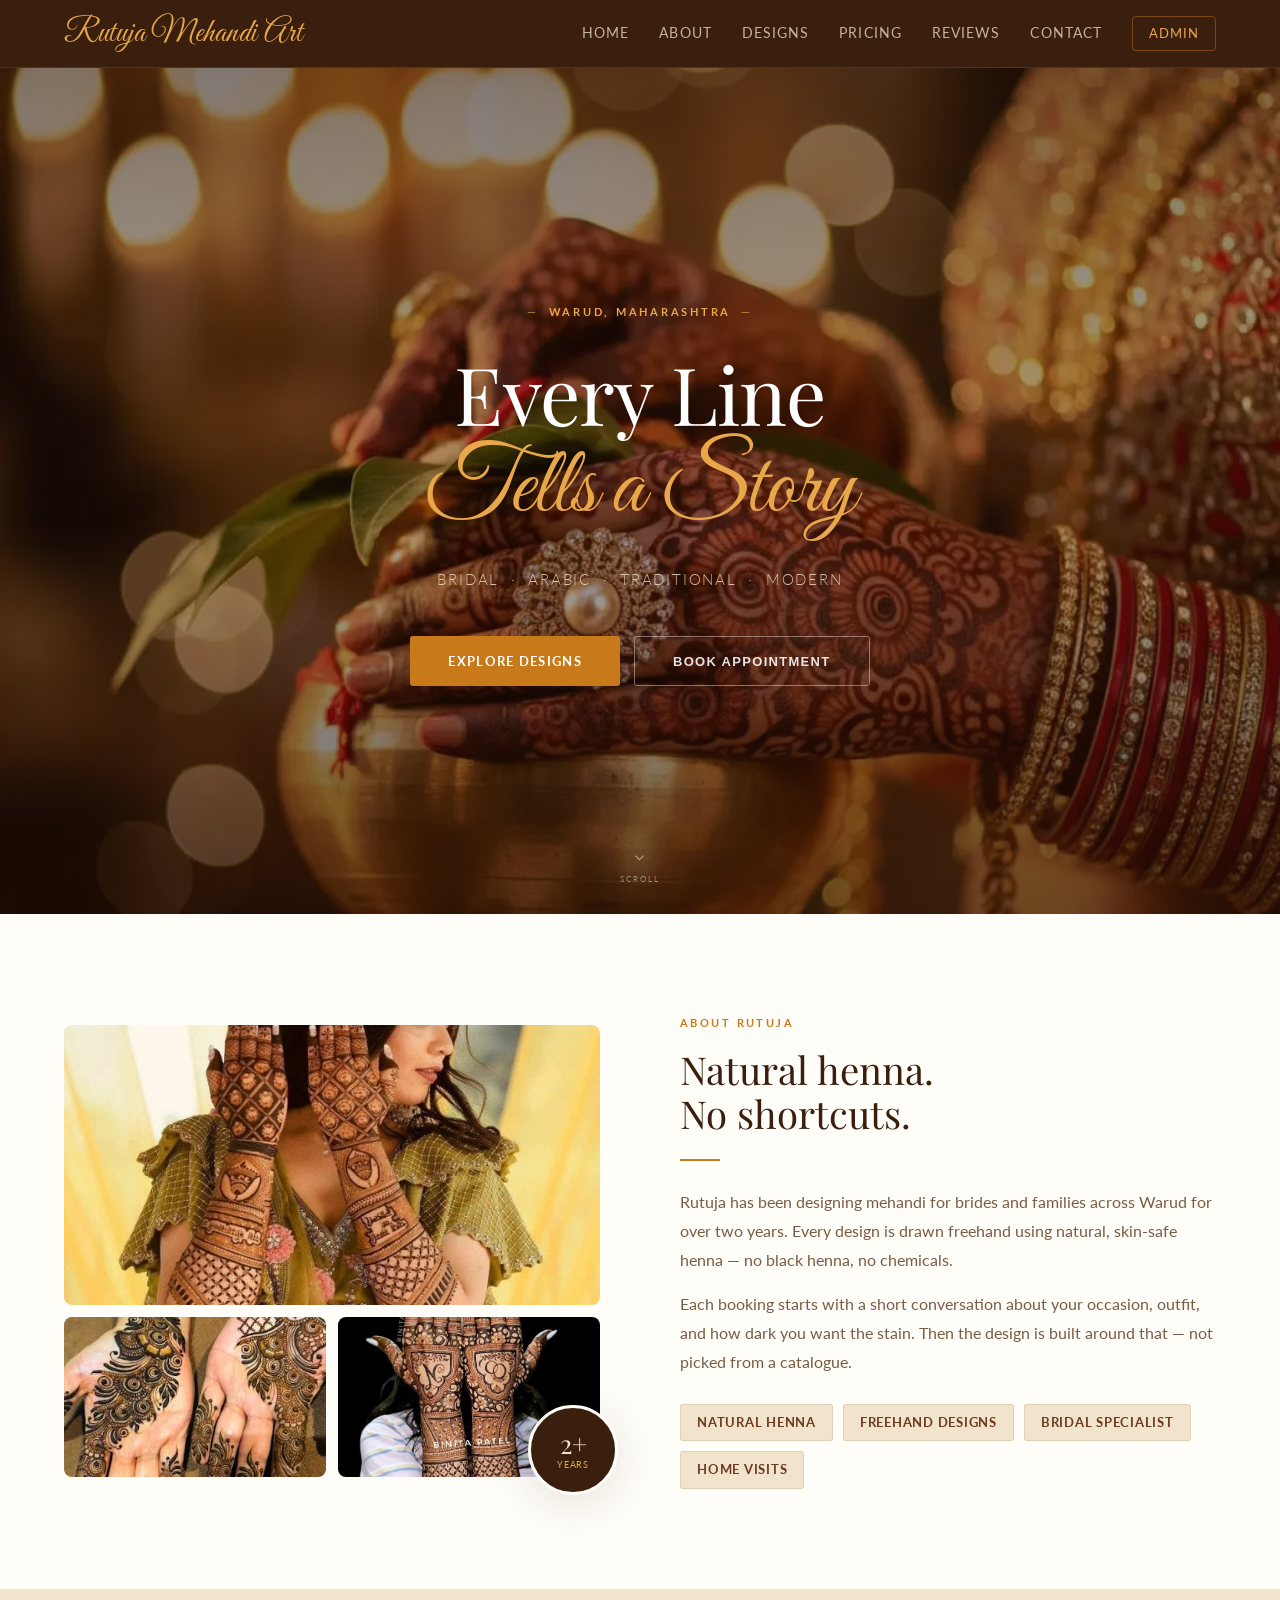
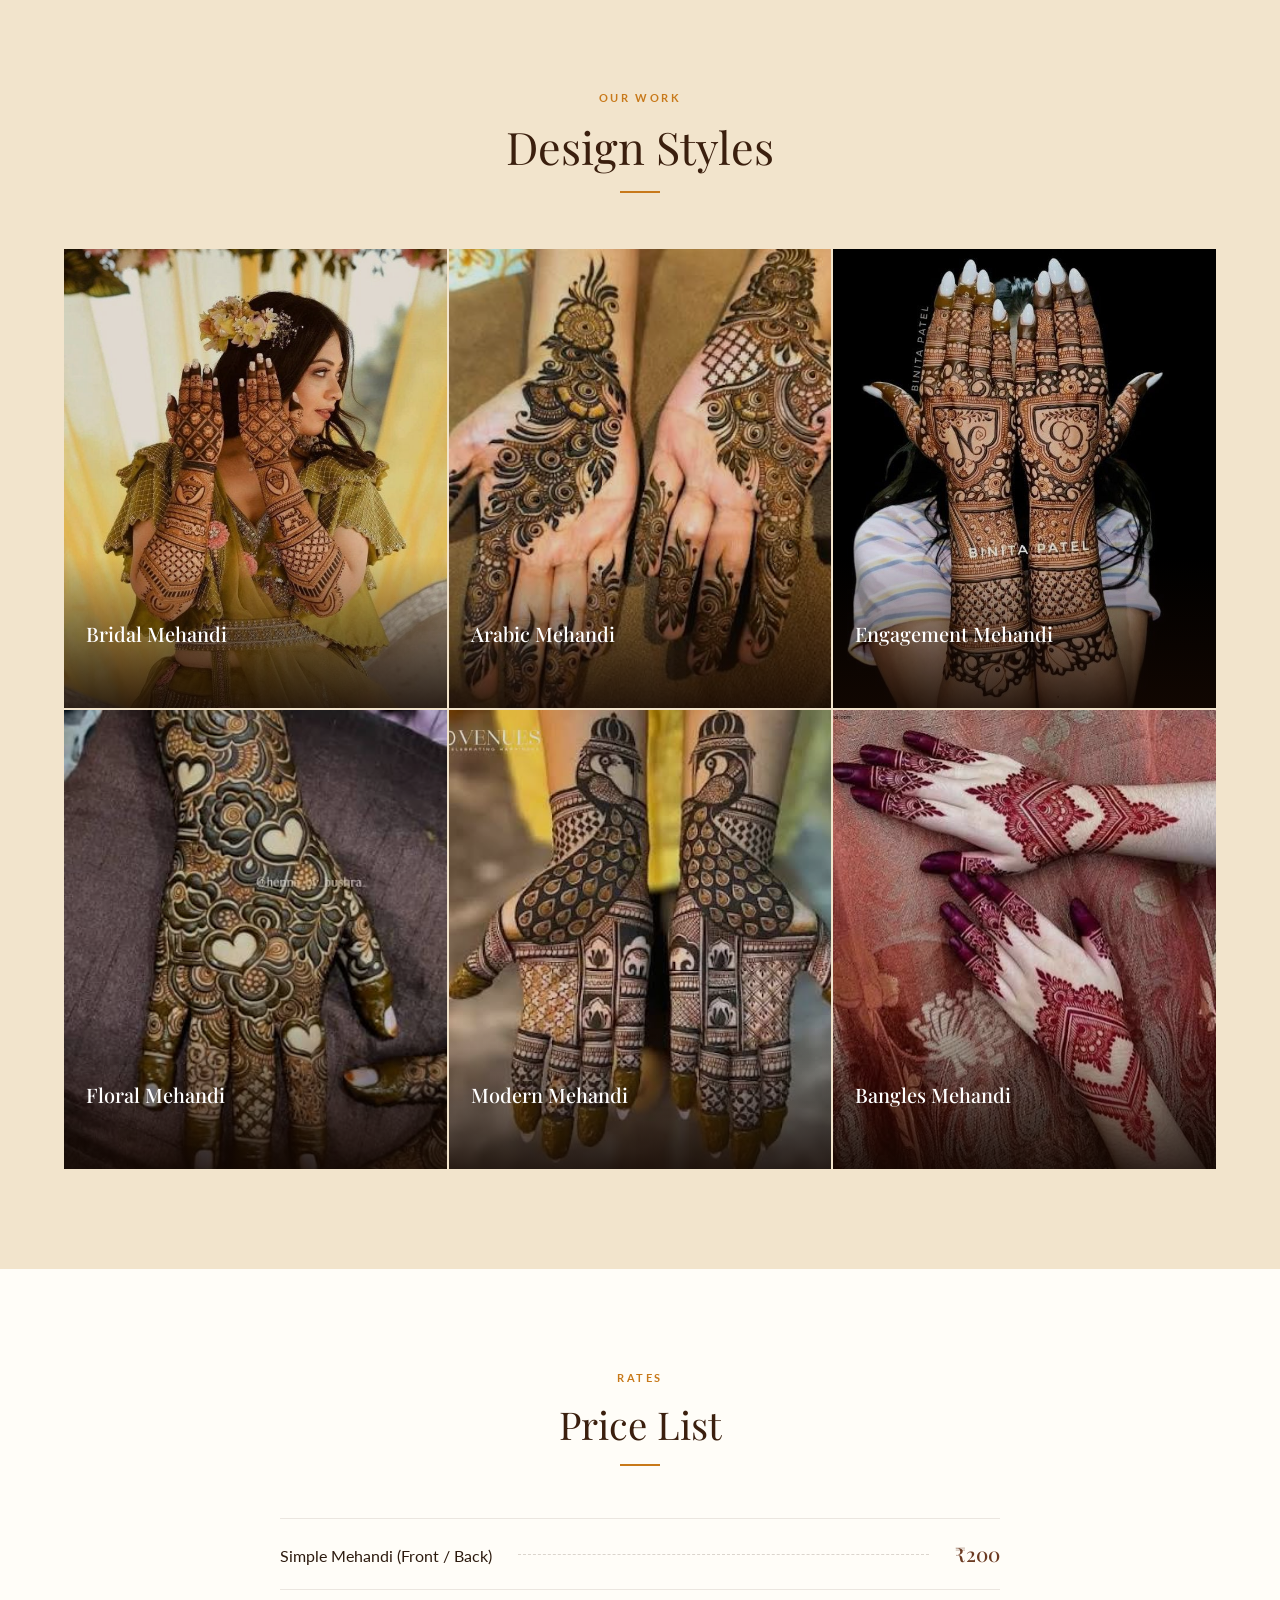
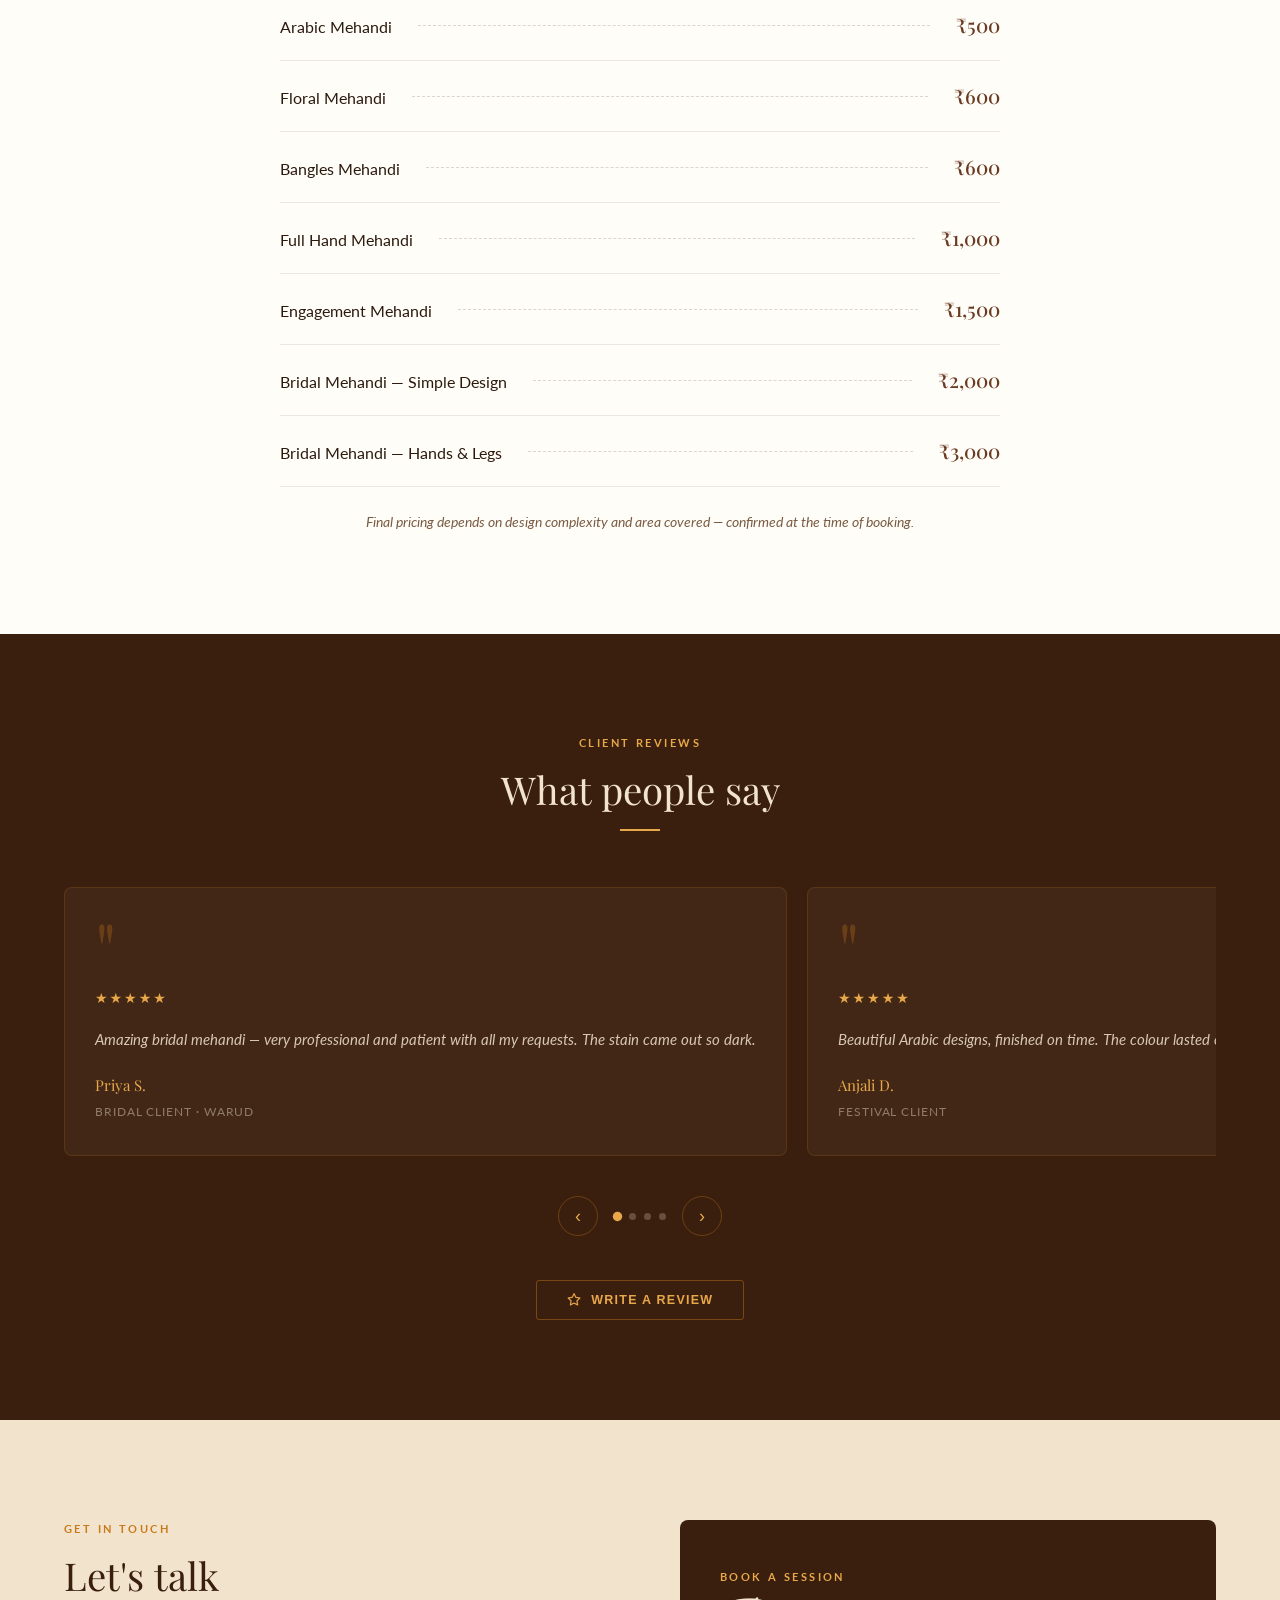
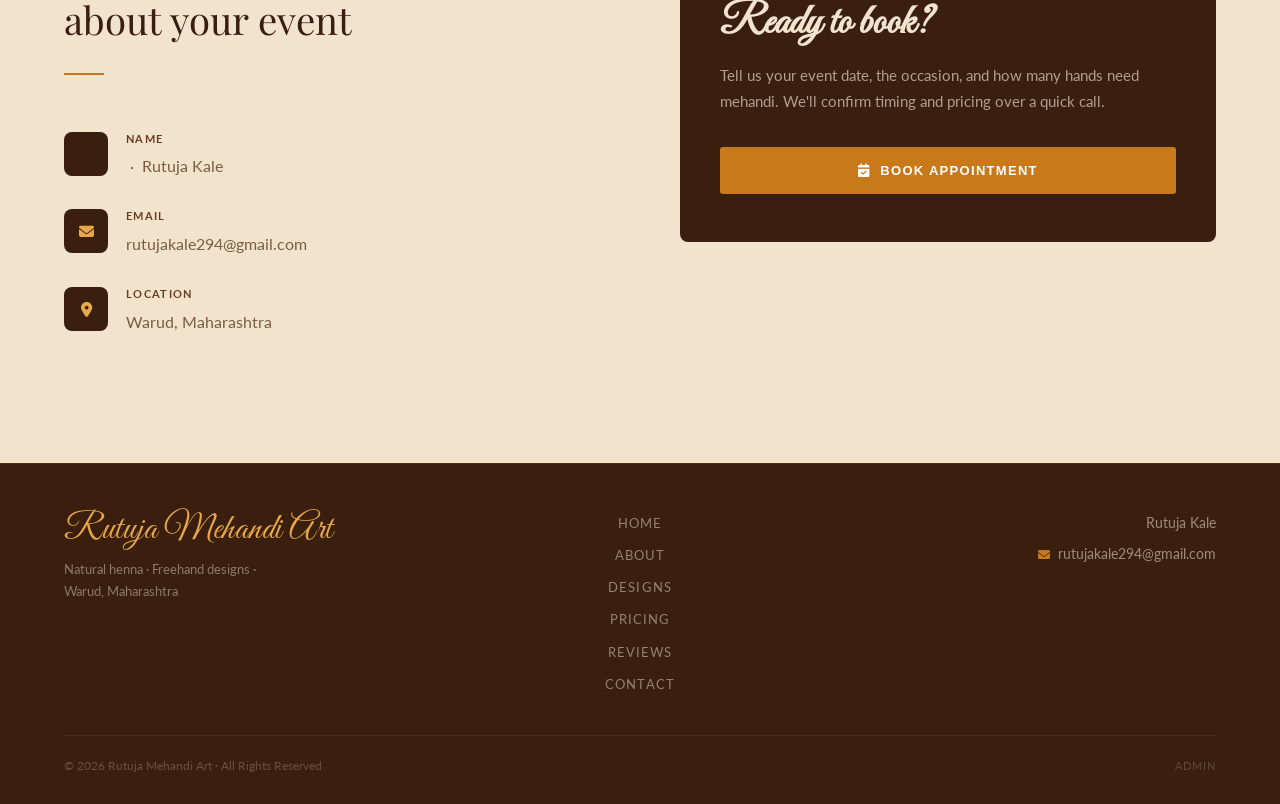
==== commit 5dafd305: "Update contact links for Rutuja Kale" ====
--- a/index.html
+++ b/index.html
@@ -295,7 +295,7 @@
       <div class="icon"><i class="fa-solid fa-name"></i></div>
       <div>
         <strong> Name </strong>
-        <a href="name: Rutuja Kale ">Rutuja Kale &nbsp;·&nbsp; Rutuja Kale </a>
+        <a href="name: Rutuja Kale "> &nbsp;·&nbsp; Rutuja Kale </a>
       </div>
     </div>
 
@@ -350,7 +350,7 @@
 
   <div class="footer-right">
     <div class="footer-contact">
-      <a href="name: Rutuja Kale "><i class="fa-solid fa-phone"></i> Rutuja Kale</a>
+      <a href="name:  "><i class="fa-solid fa-name"></i> Rutuja Kale</a>
       <a href="mailto:rutujakale294@gmail.com"><i class="fa-solid fa-envelope"></i> rutujakale294@gmail.com</a>
     </div>
   </div>
